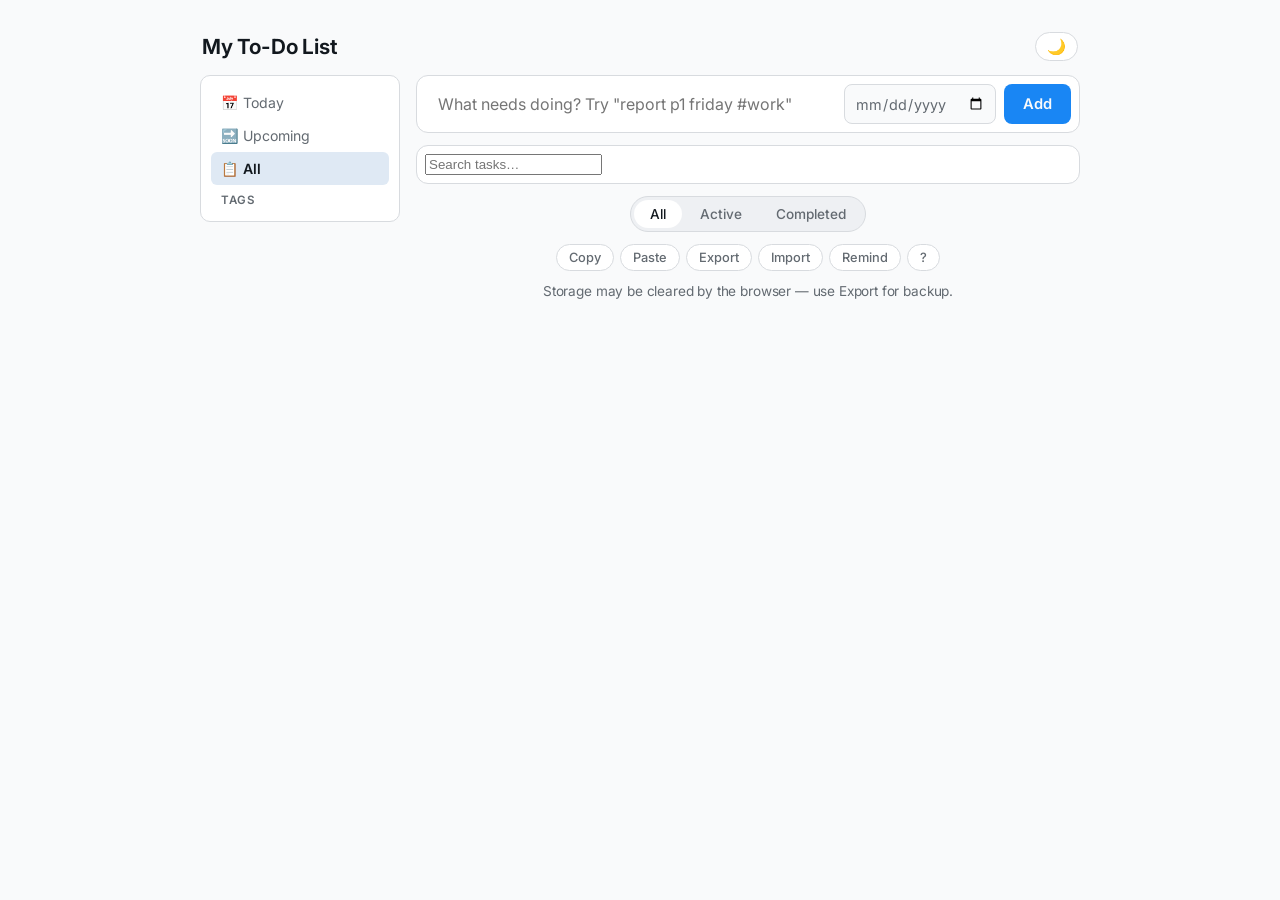
==== index.html @ d8451eaf "feat: todoist-inspired sidebar views, NLP input, priorities, search, grouped list" ====
<!DOCTYPE html>
<html lang="en">
<head>
  <meta charset="UTF-8">
  <meta name="viewport" content="width=device-width, initial-scale=1.0">
  <meta name="theme-color" content="#3b82f6">
  <title>My To-Do List</title>
  <link rel="manifest" href="./manifest.json">
  <link rel="icon" href="./icon.svg" type="image/svg+xml">
  <link rel="preconnect" href="https://fonts.googleapis.com">
  <link rel="preconnect" href="https://fonts.gstatic.com" crossorigin>
  <link rel="stylesheet" href="https://fonts.googleapis.com/css2?family=Inter:wght@400;500;600;700&display=swap">
  <style>
    /* --- tweakcn theme tokens (Inter, radius 10px) --- */
    :root {
      --background: oklch(0.9846 0.0017 247.8389);
      --foreground: oklch(0.2057 0.0151 248.5628);
      --card: oklch(1.0000 0 0);
      --card-foreground: oklch(0.2057 0.0151 248.5628);
      --primary: oklch(0.6225 0.1882 254.0875);
      --primary-foreground: oklch(0.9846 0.0017 247.8389);
      --secondary: oklch(0.9545 0.0046 258.3249);
      --secondary-foreground: oklch(0.2648 0.0165 248.4511);
      --muted: oklch(0.9545 0.0046 258.3249);
      --muted-foreground: oklch(0.5207 0.0140 248.0971);
      --accent: oklch(0.9297 0.0184 250.5952);
      --accent-foreground: oklch(0.2236 0.0164 252.4812);
      --destructive: oklch(0.6203 0.2206 25.6388);
      --border: oklch(0.8903 0.0064 255.4784);
      --input: oklch(0.8903 0.0064 255.4784);
      --ring: oklch(0.6225 0.1882 254.0875);
      --chart-1: oklch(0.6225 0.1882 254.0875);
      --chart-2: oklch(0.6612 0.1204 171.9631);
      --chart-3: oklch(0.6920 0.1516 68.2309);
      --chart-4: oklch(0.6408 0.1898 22.1208);
      --radius: 0.625rem;
      --shadow-xs: 0px 4px 10px 0px hsl(0, 0, 0 / 0.05);
      --shadow-sm: 0px 4px 10px 0px hsl(0, 0, 0 / 0.10), 0px 1px 2px -1px hsl(0, 0, 0 / 0.10);
    }

    body.dark {
      --background: oklch(0.1757 0.0122 254.1481);
      --foreground: oklch(0.9409 0.0059 239.8225);
      --card: oklch(0.2154 0.0141 253.1323);
      --card-foreground: oklch(0.9409 0.0059 239.8225);
      --primary: oklch(0.6969 0.1630 252.9094);
      --primary-foreground: oklch(0.1757 0.0122 254.1481);
      --secondary: oklch(0.2653 0.0142 248.3607);
      --secondary-foreground: oklch(0.9409 0.0059 239.8225);
      --muted: oklch(0.2653 0.0142 248.3607);
      --muted-foreground: oklch(0.6998 0.0123 252.1295);
      --accent: oklch(0.3050 0.0220 251.2541);
      --accent-foreground: oklch(0.9654 0.0042 236.4970);
      --destructive: oklch(0.6791 0.1899 25.3623);
      --border: oklch(0.3147 0.0128 252.9992);
      --input: oklch(0.3147 0.0128 252.9992);
      --ring: oklch(0.6969 0.1630 252.9094);
      --chart-1: oklch(0.6969 0.1630 252.9094);
      --chart-2: oklch(0.7208 0.1204 171.9037);
      --chart-3: oklch(0.7610 0.1501 71.2299);
      --chart-4: oklch(0.7105 0.1799 22.0201);
      --shadow-xs: 0px 10px 20px 0px hsl(0, 0, 0 / 0.25);
      --shadow-sm: 0px 10px 20px 0px hsl(0, 0, 0 / 0.50), 0px 1px 2px -1px hsl(0, 0, 0 / 0.50);
    }

    body.dark #task-list li.due-overdue { background: #450a0a; border-left-color: var(--chart-4); }
    body.dark #task-list li.due-today,
    body.dark #task-list li.due-tomorrow { background: #451a03; border-left-color: var(--chart-3); }
    body.dark #task-list li.due-soon { background: #172554; border-left-color: var(--chart-1); }
    body.dark #task-list li.due-later { background: #052e16; border-left-color: var(--chart-2); }
    body.dark .due-overdue .due-badge { background: #7f1d1d; color: #fecaca; }
    body.dark .due-today .due-badge,
    body.dark .due-tomorrow .due-badge { background: #78350f; color: #fde68a; }
    body.dark .due-soon .due-badge { background: #1e3a8a; color: #bfdbfe; }
    body.dark .due-later .due-badge { background: #14532d; color: #bbf7d0; }

    /* --- Base --- */
    * {
      box-sizing: border-box;
    }

    body {
      font-family: Inter, ui-sans-serif, system-ui, sans-serif;
      letter-spacing: -0.01em;
      background: var(--background);
      color: var(--foreground);
      margin: 0;
      padding: 32px 16px;
      min-height: 100vh;
    }

    .app {
      max-width: 880px;
      margin: 0 auto;
      container-type: inline-size; /* container queries adapt composer, not viewport */
    }

    .layout {
      display: flex;
      gap: 16px;
      align-items: flex-start;
    }

    /* Sidebar: view nav (Todoist-style left rail) */
    .sidebar {
      flex: 0 0 200px;
      position: sticky;
      top: 16px;
      background: var(--card);
      color: var(--card-foreground);
      border: 1px solid var(--border);
      border-radius: var(--radius);
      box-shadow: var(--shadow-xs);
      padding: 10px;
    }

    .sidebar button {
      display: flex;
      width: 100%;
      align-items: center;
      gap: 8px;
      padding: 8px 10px;
      font-family: inherit;
      font-size: 0.88rem;
      background: transparent;
      color: var(--muted-foreground);
      border: none;
      border-radius: calc(var(--radius) - 4px);
      cursor: pointer;
      text-align: left;
    }

    .sidebar button:hover {
      background: var(--accent);
      color: var(--foreground);
    }

    .sidebar button.active {
      background: var(--accent);
      color: var(--foreground);
      font-weight: 600;
    }

    .sidebar .count {
      margin-left: auto;
      font-size: 0.75rem;
      background: var(--muted);
      color: var(--muted-foreground);
      border-radius: 999px;
      padding: 0 7px;
    }

    .sidebar .side-label {
      margin: 8px 10px 4px;
      font-size: 0.72rem;
      font-weight: 600;
      text-transform: uppercase;
      letter-spacing: 0.06em;
      color: var(--muted-foreground);
    }

    .main {
      flex: 1;
      min-width: 0;
    }

    /* Priority flags (Todoist P1-P3): colored dot on each row */
    .prio {
      flex: none;
      width: 18px;
      height: 18px;
      border-radius: 999px;
      border: 1.5px solid var(--border);
      background: transparent;
      cursor: pointer;
      padding: 0;
    }

    .prio[data-prio="3"] { border-color: #ef4444; }
    .prio[data-prio="2"] { border-color: #f59e0b; }
    .prio[data-prio="1"] { border-color: #3b82f6; }
    .prio[data-prio="3"]::after { content: ""; display: block; width: 8px; height: 8px; margin: 3.5px; border-radius: 999px; background: #ef4444; }
    .prio[data-prio="2"]::after { content: ""; display: block; width: 8px; height: 8px; margin: 3.5px; border-radius: 999px; background: #f59e0b; }
    .prio[data-prio="1"]::after { content: ""; display: block; width: 8px; height: 8px; margin: 3.5px; border-radius: 999px; background: #3b82f6; }

    /* Group headers (Today / Upcoming / Later) */
    .group-head {
      margin: 14px 2px 8px;
      font-size: 0.8rem;
      font-weight: 650;
      color: var(--foreground);
    }

    @container (max-width: 640px) {
      .layout { flex-direction: column; }
      .sidebar { position: static; flex: none; width: 100%; }
    }

    /* Dim list while editing; highlight rows holding hovered tag */
    #task-list:has(.edit-input) { opacity: 0.85; }
    #task-list li:has(.tag-chip:hover) { border-color: var(--ring); }

    /* View Transitions: smooth morphs, honor reduced motion */
    ::view-transition-old(root),
    ::view-transition-new(root) { animation-duration: 0.18s; }
    @media (prefers-reduced-motion: reduce) {
      ::view-transition-old(root),
      ::view-transition-new(root) { animation: none; }
    }

    /* Toolbar: icon buttons under filters */
    .toolbar {
      display: flex;
      flex-wrap: wrap;
      gap: 6px;
      justify-content: center;
      margin-bottom: 12px;
    }

    .toolbar button {
      padding: 5px 12px;
      font-family: inherit;
      font-size: 0.8rem;
      font-weight: 500;
      background: var(--card);
      color: var(--muted-foreground);
      border: 1px solid var(--border);
      border-radius: 999px;
      cursor: pointer;
      box-shadow: var(--shadow-xs);
    }

    .toolbar button:hover {
      color: var(--foreground);
      background: var(--accent);
    }

    .toolbar button[aria-pressed="true"] {
      background: var(--primary);
      color: var(--primary-foreground);
      border-color: transparent;
    }

    /* Narrow container: stack composer vertically */
    @container (max-width: 420px) {
      .input-row { flex-direction: column; }
      #add-btn { width: 100%; }
      .toolbar { justify-content: stretch; }
      .toolbar button { flex: 1 1 auto; }
    }

    /* Help popover (native top-layer) */
    #help-popover {
      max-width: 320px;
      padding: 16px 18px;
      font: inherit;
      font-size: 0.9rem;
      color: var(--foreground);
      background: var(--card);
      border: 1px solid var(--border);
      border-radius: var(--radius);
      box-shadow: var(--shadow-sm);
    }

    #help-popover::backdrop {
      background: rgba(0, 0, 0, 0.25);
    }

    #help-popover kbd {
      padding: 1px 6px;
      font-family: ui-monospace, monospace;
      font-size: 0.8rem;
      background: var(--muted);
      border: 1px solid var(--border);
      border-radius: 4px;
    }

    /* Print: list only, black on white */
    @media print {
      body { background: #fff; padding: 0; }
      .input-row, .filters, .toolbar, .tag-bar, #theme-btn,
      .edit-btn, .delete-btn, .drag-handle, #help-popover { display: none; }
      .app { max-width: 100%; }
      #task-list li {
        box-shadow: none;
        border: 1px solid #999;
        break-inside: avoid;
      }
      .counter { color: #000; }
    }

    /* --- Header --- */
    .header {
      display: flex;
      align-items: center;
      justify-content: space-between;
      margin: 0 2px 14px;
    }

    .header h1 {
      margin: 0;
      font-size: 1.3rem;
      font-weight: 650;
      letter-spacing: -0.01em;
    }

    #theme-btn {
      background: var(--card);
      color: var(--foreground);
      border: 1px solid var(--border);
      border-radius: 999px;
      font-size: 0.95rem;
      cursor: pointer;
      padding: 6px 11px;
      line-height: 1;
      box-shadow: var(--shadow-xs);
    }

    #theme-btn:hover {
      background: var(--accent);
    }

    /* --- Composer card --- */
    .input-row {
      display: flex;
      flex-wrap: wrap;
      gap: 8px;
      background: var(--card);
      color: var(--card-foreground);
      border: 1px solid var(--border);
      border-radius: calc(var(--radius) + 2px);
      padding: 8px;
      margin-bottom: 12px;
      box-shadow: var(--shadow-sm);
    }

    #task-input {
      flex: 1 1 160px;
      min-width: 0;
      padding: 9px 12px;
      font: inherit;
      color: inherit;
      background: transparent;
      border: 1px solid transparent;
      border-radius: calc(var(--radius) - 2px);
    }

    #task-input:focus {
      outline: none;
      border-color: var(--ring);
      background: var(--background);
    }

    #due-input {
      padding: 9px 10px;
      font: inherit;
      font-size: 0.9rem;
      color: var(--muted-foreground);
      background: var(--background);
      border: 1px solid var(--input);
      border-radius: calc(var(--radius) - 2px);
    }

    #add-btn {
      padding: 9px 18px;
      font: inherit;
      font-size: 0.92rem;
      font-weight: 600;
      background: var(--primary);
      color: var(--primary-foreground);
      border: 1px solid transparent;
      border-radius: calc(var(--radius) - 2px);
      cursor: pointer;
    }

    #add-btn:hover {
      filter: brightness(0.95);
    }

    /* --- Filter tabs (segmented) --- */
    .filters {
      display: flex;
      gap: 2px;
      width: fit-content;
      margin: 0 auto 12px;
      padding: 3px;
      background: var(--muted);
      border: 1px solid var(--border);
      border-radius: 999px;
    }

    .filters button {
      padding: 6px 16px;
      font-family: inherit;
      font-size: 0.85rem;
      font-weight: 500;
      border: none;
      border-radius: 999px;
      background: transparent;
      color: var(--muted-foreground);
      cursor: pointer;
    }

    .filters button.active {
      background: var(--card);
      color: var(--foreground);
      box-shadow: var(--shadow-xs);
    }

    /* --- Tag filter bar --- */
    .tag-bar {
      display: none;
      justify-content: center;
      margin-bottom: 12px;
    }

    .tag-bar.visible {
      display: flex;
    }

    .tag-bar button {
      padding: 4px 12px;
      font-size: 0.85rem;
      border: none;
      border-radius: 999px;
      background: var(--primary);
      color: var(--primary-foreground);
      cursor: pointer;
    }

    /* --- Task rows --- */
    #task-list {
      list-style: none;
      margin: 0;
      padding: 0;
    }

    #task-list li {
      display: flex;
      align-items: center;
      gap: 10px;
      padding: 10px 12px;
      margin-bottom: 8px;
      background: var(--card);
      color: var(--card-foreground);
      border: 1px solid var(--border);
      border-left: 3px solid var(--border);
      border-radius: var(--radius);
      box-shadow: var(--shadow-xs);
      animation: slide-in 0.25s ease-out;
      transition: transform 0.15s ease, background 0.15s ease;
    }

    #task-list li:hover {
      transform: translateY(-1px);
    }

    /* Urgency: solid stripe + matching tint (explicit tints; color-mix shifts hue at low %) */
    #task-list li.due-overdue { border-left-color: var(--chart-4); background: #fef2f2; }
    #task-list li.due-today { border-left-color: var(--chart-3); background: #fffbeb; }
    #task-list li.due-tomorrow { border-left-color: var(--chart-3); background: #fffbeb; }
    #task-list li.due-soon { border-left-color: var(--chart-1); background: #eff6ff; }
    #task-list li.due-later { border-left-color: var(--chart-2); background: #ecfdf5; }
    #task-list li.due-none { border-left-color: var(--border); }

    #task-list li.completed {
      opacity: 0.7;
    }

    @keyframes slide-in {
      from { opacity: 0; transform: translateY(-6px); }
      to { opacity: 1; transform: translateY(0); }
    }

    .due-badge {
      font-size: 0.75rem;
      font-weight: 600;
      padding: 2px 8px;
      border-radius: 999px;
      white-space: nowrap;
      background: var(--secondary);
      color: var(--secondary-foreground);
    }

    .due-overdue .due-badge { background: #fee2e2; color: #b91c1c; }
    .due-today .due-badge { background: #fef3c7; color: #92400e; }
    .due-tomorrow .due-badge { background: #fef3c7; color: #92400e; }
    .due-soon .due-badge { background: #dbeafe; color: #1d4ed8; }
    .due-later .due-badge { background: #d1fae5; color: #065f46; }

    @media (prefers-reduced-motion: reduce) {
      #task-list li { animation: none; transition: none; }
    }

    /* Round checkbox */
    #task-list input[type="checkbox"] {
      appearance: none;
      flex: none;
      width: 18px;
      height: 18px;
      margin: 0;
      border: 1.5px solid var(--border);
      border-radius: 999px;
      background: transparent;
      cursor: pointer;
      display: grid;
      place-content: center;
    }

    #task-list input[type="checkbox"]:checked {
      background: var(--primary);
      border-color: var(--primary);
    }

    #task-list input[type="checkbox"]:checked::after {
      content: "✓";
      color: var(--primary-foreground);
      font-size: 11px;
      line-height: 1;
    }

    .task-text {
      flex: 1;
      min-width: 0;
      cursor: pointer;
    }

    #task-list li.completed .task-text {
      text-decoration: line-through;
      color: var(--muted-foreground);
    }

    .tag-chip {
      display: inline-block;
      font-size: 0.78rem;
      font-weight: 600;
      padding: 1px 8px;
      margin: 0 2px;
      border: none;
      border-radius: 999px;
      background: var(--secondary);
      color: var(--secondary-foreground);
      cursor: pointer;
      font-family: inherit;
    }

    .edit-input {
      flex: 1;
      min-width: 0;
      padding: 6px 10px;
      font: inherit;
      color: inherit;
      background: var(--background);
      border: 1px solid var(--ring);
      border-radius: calc(var(--radius) - 4px);
    }

    .drag-handle {
      cursor: grab;
      color: var(--muted-foreground);
      padding: 4px 2px;
      user-select: none;
      touch-action: none;
    }

    #task-list li.drag-over {
      outline: 2px dashed var(--ring);
      outline-offset: -2px;
    }

    .edit-btn,
    .delete-btn {
      background: transparent;
      border: none;
      border-radius: calc(var(--radius) - 4px);
      cursor: pointer;
      color: var(--muted-foreground);
      padding: 4px 8px;
      font-size: 1rem;
    }

    .edit-btn:hover {
      color: var(--primary);
      background: var(--accent);
    }

    .delete-btn:hover {
      color: var(--destructive);
      background: var(--accent);
    }

    .empty-message {
      text-align: center;
      color: var(--muted-foreground);
      background: var(--card);
      border: 1px dashed var(--border);
      border-radius: var(--radius);
      padding: 20px 12px;
    }

    .counter {
      margin: 12px 0 0;
      font-size: 0.85rem;
      color: var(--muted-foreground);
      text-align: center;
    }

    :focus-visible {
      outline: 2px solid var(--ring);
      outline-offset: 2px;
    }
  </style>
</head>
<body>
  <div class="app">
    <div class="header">
      <h1>My To-Do List</h1>
      <button id="theme-btn" aria-label="Toggle dark mode">🌙</button>
    </div>

    <div class="layout">
      <nav class="sidebar" aria-label="Views">
        <button data-view="today">📅 Today <span class="count" id="count-today"></span></button>
        <button data-view="upcoming">🔜 Upcoming <span class="count" id="count-upcoming"></span></button>
        <button data-view="all" class="active">📋 All <span class="count" id="count-all"></span></button>
        <div class="side-label">Tags</div>
        <div id="side-tags"></div>
      </nav>
      <div class="main">
        <div class="input-row">
          <input id="task-input" type="text" placeholder="What needs doing? Try &quot;report p1 friday #work&quot;" autocomplete="off" aria-label="New task">
          <input id="due-input" type="date" aria-label="Due date (optional)">
          <button id="add-btn">Add</button>
        </div>
        <div class="input-row search-row">
          <input id="search-input" type="search" placeholder="Search tasks…" autocomplete="off" aria-label="Search tasks">
        </div>
        <div class="filters">
          <button data-filter="all" class="active" aria-pressed="true">All</button>
          <button data-filter="active" aria-pressed="false">Active</button>
          <button data-filter="completed" aria-pressed="false">Completed</button>
        </div>
        <div class="tag-bar" id="tag-bar">
          <button id="tag-clear"></button>
        </div>
        <div class="toolbar">
          <button id="copy-btn" title="Copy tasks as text">Copy</button>
          <button id="paste-btn" title="Paste tasks from clipboard">Paste</button>
          <button id="share-btn" title="Share via OS sheet">Share</button>
          <button id="export-btn" title="Download tasks as JSON">Export</button>
          <button id="import-btn" title="Import tasks from JSON">Import</button>
          <button id="notify-btn" aria-pressed="false" title="Due-date reminders">Remind</button>
          <button id="help-btn" title="Keyboard shortcuts (?)">?</button>
        </div>
        <input type="file" id="import-file" accept=".json,application/json" hidden>
        <div id="help-popover" popover>
          <strong>Shortcuts</strong>
          <p><kbd>/</kbd> new task · <kbd>j</kbd>/<kbd>k</kbd> move between rows<br><kbd>Alt</kbd>+<kbd>↑</kbd>/<kbd>↓</kbd> reorder · <kbd>Enter</kbd> save · <kbd>Esc</kbd> cancel</p>
        </div>
        <ul id="task-list"></ul>
        <p class="counter" id="counter" aria-live="polite"></p>
      </div>
    </div>
  </div>

  <script>
    // --- Our data: a plain array of { text, done, due, prio } objects ---
    // due is a "YYYY-MM-DD" string or "" when no date was picked.
    // prio is 0 (none) or 1/2/3 (Todoist-style P3..P1, 3 = highest).
    let tasks = [];
    let filter = 'all'; // all | active | completed
    let view = 'all'; // all | today | upcoming (sidebar views)
    let search = ''; // free-text query (lowercased)
    let activeTag = ''; // '' = no tag filter
    let dragIndex = -1; // index in tasks[] of dragged row
    // --- Grab the elements we need ---
    const input = document.getElementById('task-input');
    const dueInput = document.getElementById('due-input');
    const searchInput = document.getElementById('search-input');
    const addBtn = document.getElementById('add-btn');
    const list = document.getElementById('task-list');
    const counter = document.getElementById('counter');
    const themeBtn = document.getElementById('theme-btn');
    const tagBar = document.getElementById('tag-bar');
    const tagClear = document.getElementById('tag-clear');
    // PWA: register service worker when served over http(s), skip on file://.
    if ('serviceWorker' in navigator && /^https?:/.test(location.protocol)) {
      navigator.serviceWorker.register('./sw.js').catch(function () { /* offline optional */ });
    }
    // --- Load saved tasks when the page opens ---
    loadTasks();
    render();
    requestPersist();
    updateBadge();

    // Best-effort: ask browser to persist storage (may return false).
    function requestPersist() {
      try {
        if (navigator.storage && navigator.storage.persist) {
          navigator.storage.persist().then(function (ok) {
            if (!ok) note('Storage may be cleared by the browser — use Export for backup.');
          });
        }
      } catch (e) { /* best-effort only */ }
    }

    // Transient note in counter line (restored on next render).
    function note(text) { counter.textContent = text; }

    // Render with View Transitions when available, plain otherwise.
    // afterRender runs after the DOM is rebuilt (inside the VT callback).
    function renderView(afterRender) {
      const update = function () {
        render();
        if (afterRender) afterRender();
      };
      if (document.startViewTransition &&
          !window.matchMedia('(prefers-reduced-motion: reduce)').matches) {
        document.startViewTransition(update);
      } else {
        update();
      }
    }

    function focusRow(index) {
      const row = list.querySelector('li[data-index="' + index + '"]');
      const btn = row && row.querySelector('.edit-btn');
      if (btn) btn.focus();
    }

     // --- Theme: stored choice wins, else OS preference ---
     initTheme();
    themeBtn.addEventListener('click', function () {
      const dark = !document.body.classList.contains('dark');
      applyTheme(dark, true);
    });

    function initTheme() {
      const saved = localStorage.getItem('todo-theme');
      const dark = saved ? saved === 'dark'
        : window.matchMedia('(prefers-color-scheme: dark)').matches;
      applyTheme(dark, false);
    }

    function applyTheme(dark, save) {
      document.body.classList.toggle('dark', dark);
      themeBtn.textContent = dark ? '☀️' : '🌙';
      if (save) localStorage.setItem('todo-theme', dark ? 'dark' : 'light');
    }

    // --- Tags: #word in text becomes a clickable chip ---
    function taskTags(text) {
      const tags = text.match(/#[\p{L}\p{N}_-]+/gu);
      return tags ? tags.map(function (t) { return t.toLowerCase(); }) : [];
    }

    function renderTextWithTags(span, text) {
      span.textContent = '';
      const parts = text.split(/(#[\p{L}\p{N}_-]+)/gu);
      parts.forEach(function (part) {
        if (/^#[\p{L}\p{N}_-]+$/u.test(part)) {
          const chip = document.createElement('button');
          chip.type = 'button';
          chip.className = 'tag-chip';
          chip.textContent = part.toLowerCase();
          chip.dataset.tag = part.toLowerCase();
          span.append(chip);
        } else if (part) {
          span.append(document.createTextNode(part));
        }
      });
    }

    tagClear.addEventListener('click', function () {
      activeTag = '';
      renderView();
    });

    // --- Toolbar: clipboard, share, export/import, reminders, help ---
    const copyBtn = document.getElementById('copy-btn');
    const pasteBtn = document.getElementById('paste-btn');
    const shareBtn = document.getElementById('share-btn');
    const exportBtn = document.getElementById('export-btn');
    const importBtn = document.getElementById('import-btn');
    const importFile = document.getElementById('import-file');
    const notifyBtn = document.getElementById('notify-btn');
    const helpBtn = document.getElementById('help-btn');
    const helpPopover = document.getElementById('help-popover');

    function tasksAsText() {
      return tasks.map(function (t) {
        return (t.done ? '[x] ' : '[ ] ') + t.text + (t.due ? ' (' + t.due + ')' : '');
      }).join('\n');
    }

    // Copy visible list as text; fallback prompt when clipboard blocked.
    copyBtn.addEventListener('click', function () {
      const text = tasksAsText();
      if (!text) { note('Nothing to copy yet.'); return; }
      if (navigator.clipboard && navigator.clipboard.writeText) {
        navigator.clipboard.writeText(text).then(
          function () { note('Copied ' + tasks.length + ' tasks.'); },
          function () { window.prompt('Copy tasks:', text); });
      } else {
        window.prompt('Copy tasks:', text);
      }
    });

    // Paste: one task per line ("[x] text (YYYY-MM-DD)" understood).
    pasteBtn.addEventListener('click', function () {
      if (!(navigator.clipboard && navigator.clipboard.readText)) {
        note('Clipboard read unavailable — type tasks or use Import.');
        return;
      }
      navigator.clipboard.readText().then(function (text) {
        importLines(text.split(/\r?\n/));
      }, function () {
        note('Clipboard blocked — allow access or use Import.');
      });
    });

    function importLines(lines) {
      let added = 0;
      lines.forEach(function (line) {
        const text = line.trim().replace(/^\[[ xX]\]\s*/, '');
        if (!text) return;
        const m = text.match(/\(?(\d{4}-\d{2}-\d{2})\)?\s*$/);
        let due = '';
        let body = text;
        if (m && isValidDue(m[1])) { due = m[1]; body = text.slice(0, m.index).trim(); }
        if (!body) return;
        tasks.push({ text: body, done: /^\[x\]/i.test(line.trim()), due: due });
        added++;
      });
      if (added) { saveTasks(); renderView(); note('Added ' + added + ' tasks.'); }
      else note('No tasks found in pasted text.');
      updateBadge();
    }

    // Share via OS sheet; hide button where unsupported.
    if (!navigator.share) shareBtn.hidden = true;
    shareBtn.addEventListener('click', function () {
      const text = tasksAsText();
      if (!text) { note('Nothing to share yet.'); return; }
      navigator.share({ title: 'My To-Do List', text: text }).catch(function () { /* dismissed */ });
    });

    // Export JSON download; import validates shape like loadTasks.
    exportBtn.addEventListener('click', function () {
      const blob = new Blob([JSON.stringify(tasks, null, 2)], { type: 'application/json' });
      const a = document.createElement('a');
      a.href = URL.createObjectURL(blob);
      a.download = 'todo-tasks.json';
      a.click();
      setTimeout(function () { URL.revokeObjectURL(a.href); }, 1000);
    });

    importBtn.addEventListener('click', function () { importFile.click(); });
    importFile.addEventListener('change', function () {
      const f = importFile.files[0];
      if (!f) return;
      const reader = new FileReader();
      reader.onload = function () {
        try {
          const parsed = JSON.parse(reader.result);
          if (!Array.isArray(parsed) || !parsed.every(validTask)) throw new Error('bad shape');
          tasks = parsed.map(function (t) { return { text: t.text, done: t.done, due: t.due || '' }; });
          saveTasks(); renderView(); note('Imported ' + tasks.length + ' tasks.');
        } catch (e) {
          note('Import failed — not a todo-tasks JSON file.');
        }
        importFile.value = '';
        updateBadge();
      };
      reader.readAsText(f);
    });

    // Reminders: foreground-only Notification on load when enabled.
    if (!('Notification' in window)) notifyBtn.hidden = true;
    else if (Notification.permission === 'granted' && localStorage.getItem('todo-remind') === 'on') {
      notifyBtn.setAttribute('aria-pressed', 'true');
      notifyBtn.textContent = 'Remind on';
      fireReminder();
    }
    notifyBtn.addEventListener('click', function () {
      if (Notification.permission === 'granted') {
        toggleRemind(localStorage.getItem('todo-remind') !== 'on');
      } else if (Notification.permission === 'denied') {
        note('Notifications blocked — enable in browser settings.');
      } else {
        Notification.requestPermission().then(function (p) {
          if (p === 'granted') { toggleRemind(true); fireReminder(); }
          else note('Reminders need notification permission.');
        });
      }
    });

    function toggleRemind(on) {
      localStorage.setItem('todo-remind', on ? 'on' : 'off');
      notifyBtn.setAttribute('aria-pressed', on ? 'true' : 'false');
      notifyBtn.textContent = on ? 'Remind on' : 'Remind';
      if (on) note('Reminders on — overdue/today ping on open.');
    }

    function dueSoonTasks() {
      return tasks.filter(function (t) {
        return !t.done && (dueStatus(t) === 'overdue' || dueStatus(t) === 'today');
      });
    }

    function fireReminder() {
      try {
        const due = dueSoonTasks();
        if (due.length) new Notification(due.length + ' tasks due', { body: due.slice(0, 3).map(function (t) { return t.text; }).join('\n') });
      } catch (e) { /* notifications best-effort */ }
    }

    // Help popover + global shortcuts (/ focus, ? help, j/k row nav).
    document.addEventListener('keydown', function (event) {
      const typing = /^(INPUT|TEXTAREA)$/.test(document.activeElement.tagName) ||
        document.activeElement.isContentEditable;
      if (event.key === '/' && !typing) { event.preventDefault(); input.focus(); }
      else if (event.key === '?' && !typing) { helpPopover.togglePopover(); }
      else if ((event.key === 'j' || event.key === 'k') && !typing && !event.altKey && !event.ctrlKey && !event.metaKey) {
        const rows = Array.prototype.slice.call(list.querySelectorAll('li[data-index]'));
        if (!rows.length) return;
        const item = document.activeElement.closest ? document.activeElement.closest('li[data-index]') : null;
        let at = rows.indexOf(item);
        at = event.key === 'j' ? Math.min(rows.length - 1, at + 1) : Math.max(0, at - 1);
        const btn = rows[at].querySelector('.edit-btn');
        if (btn) { event.preventDefault(); btn.focus(); }
      }
    });
    // --- Add a task (shared by the button and the Enter key) ---
    // Natural input: "report p1 friday #work" sets prio + due inline.
    function addTask() {
      const raw = input.value.trim(); // trim() ignores "   "-only input
      if (raw === '') return;         // do nothing on empty input

      const parsed = parseNatural(raw, dueInput.value);
      tasks.push({ text: parsed.text, done: false, due: parsed.due, prio: parsed.prio });
      input.value = '';  // clear the box for the next task
      dueInput.value = ''; // clear the date too
      input.focus();     // keep the cursor ready for fast typing
      saveTasks();
      renderView();
    }

    // Tiny NLP: p1/p2/p3 priority + today/tomorrow/weekday/date words.
    function parseNatural(raw, pickedDue) {
      let text = raw;
      let prio = 0;
      const pm = text.match(/(?:^|\s)p([123])(?=\s|$)/i);
      if (pm) { prio = Number(pm[1]); text = text.replace(pm[0], ' '); }
      let due = pickedDue || '';
      if (!pickedDue) {
        const hit = parseDueWord(text.toLowerCase());
        if (hit) { due = hit.due; text = text.slice(0, hit.index) + ' ' + text.slice(hit.index + hit.length); }
      }
      text = text.replace(/\s+/g, ' ').trim();
      return { text: text, due: due, prio: prio };
    }

    function parseDueWord(lower) {
      const today = new Date();
      const iso = function (d) { return dayString(d); };
      const words = {
        today: 0, tonight: 0, tomorrow: 1, tmw: 1, tmorrow: 1,
        monday: 1, tuesday: 2, wednesday: 3, thursday: 4,
        friday: 5, saturday: 6, sunday: 0,
        mon: 1, tue: 2, tues: 2, wed: 3, thu: 4, thur: 4, thurs: 4,
        fri: 5, sat: 6, sun: 0
      };
      const names = Object.keys(words).sort(function (a, b) { return b.length - a.length; });
      for (const w of names) {
        const m = lower.match(new RegExp('(?:^|\\s)(' + w + ')(?=\\s|$)'));
        if (!m) continue;
        const d = new Date(today);
        if (w === 'today' || w === 'tonight' || w === 'tomorrow' || w === 'tmw' || w === 'tmorrow') {
          d.setDate(d.getDate() + (words[w] === 1 ? 1 : 0));
        } else {
          let delta = (words[w] - d.getDay() + 7) % 7;
          if (delta === 0) delta = 7; // next week, not today
          d.setDate(d.getDate() + delta);
        }
        return { due: iso(d), index: m.index + (m[0].startsWith(' ') ? 1 : 0), length: m[1].length };
      }
      // Explicit 2026-10-05 or 05/10 stays valid via isValidDue later.
      const dm = lower.match(/(?:^|\s)(\d{4}-\d{2}-\d{2})(?=\s|$)/);
      if (dm) return { due: dm[1], index: dm.index + (dm[0].startsWith(' ') ? 1 : 0), length: dm[1].length };
      return null;
    }

    // Sidebar views + tag cloud + live search.
    document.querySelector('.sidebar').addEventListener('click', function (event) {
      const viewBtn = event.target.closest('[data-view]');
      if (viewBtn) {
        view = viewBtn.dataset.view;
        activeTag = '';
        document.querySelectorAll('.sidebar [data-view]').forEach(function (b) {
          b.classList.toggle('active', b === viewBtn);
        });
        renderView();
        return;
      }
      const tagBtn = event.target.closest('[data-sidetag]');
      if (tagBtn) {
        activeTag = activeTag === tagBtn.dataset.sidetag ? '' : tagBtn.dataset.sidetag;
        renderView();
      }
    });

    searchInput.addEventListener('input', function () {
      search = searchInput.value.trim().toLowerCase();
      renderView();
    });

    addBtn.addEventListener('click', addTask);

    input.addEventListener('keydown', function (event) {
      if (event.key === 'Enter') addTask();
    });

    // --- Filter buttons ---
    document.querySelector('.filters').addEventListener('click', function (event) {
      const btn = event.target.closest('button');
      if (!btn) return;
      filter = btn.dataset.filter;
      document.querySelectorAll('.filters button').forEach(function (b) {
        b.classList.toggle('active', b === btn);
        b.setAttribute('aria-pressed', b === btn ? 'true' : 'false');
      });
      renderView();
    });

    // --- Edit: ✎ swaps text for input; Enter/blur saves, Escape cancels ---
    function startEdit(item, index) {
      const task = tasks[index];
      const span = item.querySelector('.task-text');
      const edit = document.createElement('input');
      edit.className = 'edit-input';
      edit.value = task.text;
      edit.setAttribute('aria-label', 'Edit task');
      span.replaceWith(edit);
      edit.focus();
      edit.setSelectionRange(edit.value.length, edit.value.length);
      let saved = false;
      const commit = function (save) {
        if (saved) return;
        saved = true;
        if (save) {
          const text = edit.value.trim();
          if (text !== '') task.text = text; // empty edit = keep old text
          saveTasks();
        }
        renderView();
        if (!save) input.focus();
      };
      edit.addEventListener('keydown', function (e) {
        if (e.key === 'Enter') commit(true);
        else if (e.key === 'Escape') commit(false);
        e.stopPropagation(); // don't toggle complete while editing
      });
      edit.addEventListener('blur', function () { commit(true); });
      edit.addEventListener('click', function (e) { e.stopPropagation(); });
    }

    // --- Toggle complete when the task text is clicked ---
    // --- Delete when the ✕ button is clicked ---
    // One listener on the <ul> handles every item (even future ones).
    list.addEventListener('click', function (event) {
      if (event.target.classList.contains('edit-input')) return;
      const chip = event.target.closest('.tag-chip');
      if (chip) {
        activeTag = activeTag === chip.dataset.tag ? '' : chip.dataset.tag;
        renderView();
        return;
      }
      const prioBtn = event.target.closest('.prio');
      if (prioBtn) {
        const pItem = prioBtn.closest('li');
        if (!pItem || !('index' in pItem.dataset)) return;
        const pIndex = Number(pItem.dataset.index);
        if (!Number.isInteger(pIndex) || pIndex < 0 || pIndex >= tasks.length) return;
        tasks[pIndex].prio = ((tasks[pIndex].prio || 0) + 1) % 4; // 0→1→2→3→0
        saveTasks();
        renderView();
        return;
      }
      const editBtn = event.target.closest('.edit-btn');

      if (event.target.classList.contains('delete-btn')) {
        tasks.splice(index, 1);          // remove 1 item at that position
      } else if (editBtn) {
        startEdit(item, index);
        return; // no re-render; startEdit handles it
      } else if (event.target.closest('.task-text') ||
                 event.target.type === 'checkbox') {
        tasks[index].done = !tasks[index].done; // flip true/false
      } else {
        return; // badge / empty space: no action
      }
      saveTasks();
      renderView();
    });

    // --- Drag reorder: HTML5 DnD + keyboard (Alt+Arrow) ---
    list.addEventListener('dragstart', function (event) {
      const item = event.target.closest('li');
      if (!item || item.classList.contains('empty-message')) return;
      dragIndex = Number(item.dataset.index);
      event.dataTransfer.effectAllowed = 'move';
    });

    list.addEventListener('dragover', function (event) {
      const item = event.target.closest('li');
      if (!item || dragIndex < 0) return;
      event.preventDefault(); // allow drop
      document.querySelectorAll('#task-list li.drag-over').forEach(function (el) {
        el.classList.remove('drag-over');
      });
      item.classList.add('drag-over');
    });

    list.addEventListener('drop', function (event) {
      const item = event.target.closest('li');
      if (!item || dragIndex < 0) return;
      event.preventDefault();
      const to = Number(item.dataset.index);
      moveTask(dragIndex, to);
      dragIndex = -1;
    });

    list.addEventListener('dragend', function () {
      dragIndex = -1;
      document.querySelectorAll('#task-list li.drag-over').forEach(function (el) {
        el.classList.remove('drag-over');
      });
    });

    // Keyboard reorder: focus row (Tab to ✎/✕), Alt+ArrowUp/Down moves it.
    list.addEventListener('keydown', function (event) {
      if (!event.altKey || (event.key !== 'ArrowUp' && event.key !== 'ArrowDown')) return;
      const item = event.target.closest('li');
      if (!item || !('index' in item.dataset)) return;
      event.preventDefault();
      const index = Number(item.dataset.index);
      if (!Number.isInteger(index) || index < 0 || index >= tasks.length) return;
      moveTask(index, event.key === 'ArrowUp' ? index - 1 : index + 1,
        function (to) { focusRow(to); });
    });

    // Touch reorder: long-press handle (~400ms) then drag vertically.
    let touchDrag = -1;
    let touchTimer = 0;
    let touchY = 0;
    list.addEventListener('pointerdown', function (event) {
      if (event.pointerType === 'mouse') return;
      const handle = event.target.closest('.drag-handle');
      if (!handle) return;
      const item = handle.closest('li');
      if (!item || !('index' in item.dataset)) return;
      const index = Number(item.dataset.index);
      touchY = event.clientY;
      clearTimeout(touchTimer);
      touchTimer = setTimeout(function () {
        touchDrag = index;
        item.classList.add('drag-over');
        if (navigator.vibrate) { try { navigator.vibrate(20); } catch (e) {} }
      }, 400);
    });
    list.addEventListener('pointermove', function (event) {
      if (touchDrag < 0 || event.pointerType === 'mouse') return;
      event.preventDefault();
      const el = document.elementFromPoint(event.clientX, event.clientY);
      const over = el && el.closest ? el.closest('li[data-index]') : null;
      document.querySelectorAll('#task-list li.drag-over').forEach(function (row) {
        row.classList.remove('drag-over');
      });
      if (over) over.classList.add('drag-over');
      touchY = event.clientY;
    });
    function endTouchDrag(commit) {
      clearTimeout(touchTimer);
      if (touchDrag < 0) return;
      const el = document.elementFromPoint(window.innerWidth / 2, Math.max(0, touchY));
      const over = el && el.closest ? el.closest('li[data-index]') : null;
      const from = touchDrag;
      touchDrag = -1;
      document.querySelectorAll('#task-list li.drag-over').forEach(function (row) {
        row.classList.remove('drag-over');
      });
      if (commit && over) moveTask(from, Number(over.dataset.index));
    }
    list.addEventListener('pointerup', function () { endTouchDrag(true); });
    list.addEventListener('pointercancel', function () { endTouchDrag(false); });

    // App badge: open-task count when installed (Chromium-only, best-effort).
    function updateBadge() {
      try {
        if (!('setAppBadge' in navigator)) return;
        const open = tasks.filter(function (t) { return !t.done; }).length;
        if (open > 0) navigator.setAppBadge(open);
        else if ('clearAppBadge' in navigator) navigator.clearAppBadge();
      } catch (e) { /* badges best-effort */ }
    }

    function moveTask(from, to, after) {
      if (typeof to === 'function') { after = to; to = from; }
      if (!Number.isInteger(from) || !Number.isInteger(to)) return;
      if (from < 0 || from >= tasks.length) return;
      to = Math.max(0, Math.min(tasks.length - 1, to));
      if (from === to) return;
      const moved = tasks.splice(from, 1)[0];
      tasks.splice(to, 0, moved);
      saveTasks();
      renderView(function () { if (after) after(to); });
      updateBadge();
    }
    function dayString(date) {
      return date.getFullYear() + '-' +
        String(date.getMonth() + 1).padStart(2, '0') + '-' +
        String(date.getDate()).padStart(2, '0');
    }

    // Returns one of: 'overdue' | 'today' | 'tomorrow' | 'soon' | 'later' | 'none'
    function isValidDue(due) {
      if (typeof due !== 'string' || !/^\d{4}-\d{2}-\d{2}$/.test(due)) return false;
      const y = Number(due.slice(0, 4));
      const m = Number(due.slice(5, 7));
      const d = Number(due.slice(8, 10));
      if (m < 1 || m > 12 || d < 1 || d > 31) return false;
      const dt = new Date(y, m - 1, d);
      return dt.getFullYear() === y && dt.getMonth() === m - 1 && dt.getDate() === d;
    }

    function dueStatus(task) {
      if (!isValidDue(task.due)) return 'none';
      const today = dayString(new Date());
      if (task.due < today) return 'overdue';
      if (task.due === today) return 'today';
      const tomorrow = new Date();
      tomorrow.setDate(tomorrow.getDate() + 1);
      if (task.due === dayString(tomorrow)) return 'tomorrow';
      const soon = new Date();
      soon.setDate(soon.getDate() + 3); // "soon" = next 3 days
      if (task.due <= dayString(soon)) return 'soon';
      return 'later';
    }

    function dueLabel(task) {
      if (!isValidDue(task.due)) return '';
      const status = dueStatus(task);
      // Show friendly words for near dates, short date otherwise.
      // "2026-09-30" -> "30 Sep" (slice avoids timezone-shifted Date parsing)
      const months = ['Jan', 'Feb', 'Mar', 'Apr', 'May', 'Jun',
                      'Jul', 'Aug', 'Sep', 'Oct', 'Nov', 'Dec'];
      const short = task.due.slice(8, 10).replace(/^0/, '') + ' ' +
                    months[Number(task.due.slice(5, 7)) - 1];
      if (status === 'overdue') return 'Overdue · ' + short;
      if (status === 'today') return 'Today';
      if (status === 'tomorrow') return 'Tomorrow';
      if (status === 'soon') {
        const weekdays = ['Sun', 'Mon', 'Tue', 'Wed', 'Thu', 'Fri', 'Sat'];
        const dt = new Date(Number(task.due.slice(0, 4)),
          Number(task.due.slice(5, 7)) - 1, Number(task.due.slice(8, 10)));
        return weekdays[dt.getDay()] + ' · ' + short;
      }
      return short;
    }

    // --- Draw the list from the tasks array ---
    function render() {
      list.innerHTML = ''; // wipe and rebuild (simple + fine at this size)

      // --- Counter: computed from state each time, never stored ---
      const left = tasks.filter(function (task) { return !task.done; }).length;
      counter.textContent = tasks.length === 0
        ? ''
        : left === 0
          ? 'All done! 🎉'
          : left + (left === 1 ? ' task' : ' tasks') + ' left';

      const todayStr = dayString(new Date());
      const visible = tasks
        .map(function (task, index) { return { task: task, index: index }; })
        .filter(function (entry) {
          if (filter === 'active' && entry.task.done) return false;
          if (filter === 'completed' && !entry.task.done) return false;
          if (view === 'today' && !(entry.task.due && entry.task.due <= todayStr)) return false;
          if (view === 'upcoming' && !(entry.task.due && entry.task.due > todayStr)) return false;
          if (activeTag && taskTags(entry.task.text).indexOf(activeTag) < 0) return false;
          if (search && entry.task.text.toLowerCase().indexOf(search) < 0) return false;
          return true;
        });
      tagBar.classList.toggle('visible', activeTag !== '');
      if (activeTag) tagClear.textContent = activeTag + ' ✕';

      // Sidebar counts + tag cloud.
      const open = tasks.filter(function (t) { return !t.done; });
      document.getElementById('count-all').textContent = open.length || '';
      document.getElementById('count-today').textContent =
        open.filter(function (t) { return t.due && t.due <= todayStr; }).length || '';
      document.getElementById('count-upcoming').textContent =
        open.filter(function (t) { return t.due && t.due > todayStr; }).length || '';
      const tagCounts = {};
      tasks.forEach(function (t) {
        taskTags(t.text).forEach(function (tag) { tagCounts[tag] = (tagCounts[tag] || 0) + 1; });
      });
      const sideTags = document.getElementById('side-tags');
      sideTags.innerHTML = '';
      Object.keys(tagCounts).sort().forEach(function (tag) {
        const b = document.createElement('button');
        b.dataset.sidetag = tag;
        b.textContent = tag + ' (' + tagCounts[tag] + ')';
        if (tag === activeTag) b.classList.add('active');
        sideTags.append(b);
      });

      // Grouped headers in All view: Overdue/Today/Upcoming/No date.
      const groups = (view === 'all' && !search && !activeTag)
        ? [['Overdue', function (t) { return dueStatus(t) === 'overdue'; }],
           ['Today', function (t) { return dueStatus(t) === 'today' || dueStatus(t) === 'tomorrow'; }],
           ['Upcoming', function (t) { return dueStatus(t) === 'soon' || dueStatus(t) === 'later'; }],
           ['No date', function (t) { return dueStatus(t) === 'none'; }]]
        : [[view === 'today' ? 'Due now' : view === 'upcoming' ? 'Upcoming' : 'Tasks',
            function () { return true; }]];

      groups.forEach(function (group) {
        const rows = visible.filter(function (entry) { return group[1](entry.task); });
        if (!rows.length) return;
        const head = document.createElement('li');
        head.className = 'group-head';
        head.textContent = group[0] + ' (' + rows.length + ')';
        head.setAttribute('aria-hidden', 'true');
        list.append(head);
        rows.forEach(function (entry) {
          list.append(buildRow(entry.task, entry.index));
        });
      });
    }

    function buildRow(task, index) {
        const item = document.createElement('li');
        if (task.done) item.classList.add('completed');
        item.classList.add('due-' + dueStatus(task)); // color stripe
        item.dataset.index = index; // remember position for clicks
        item.draggable = true;

        const handle = document.createElement('span');
        handle.className = 'drag-handle';
        handle.textContent = '⠿';
        handle.setAttribute('aria-hidden', 'true');

        const prio = document.createElement('button');
        prio.type = 'button';
        prio.className = 'prio';
        prio.dataset.prio = task.prio || 0;
        prio.title = 'Priority' + (task.prio ? ' P' + task.prio : ' (click to set)');
        prio.setAttribute('aria-label', 'Cycle priority for ' + task.text);

        const checkbox = document.createElement('input');
        checkbox.type = 'checkbox';
        checkbox.checked = task.done;
        checkbox.setAttribute('aria-label', 'Mark ' + task.text + (task.done ? ' active' : ' done'));

        const span = document.createElement('span');
        span.className = 'task-text';
        renderTextWithTags(span, task.text); // #tags become clickable chips

        item.append(handle, prio, checkbox, span);

        if (isValidDue(task.due)) {
          const badge = document.createElement('span');
          badge.className = 'due-badge';
          badge.textContent = dueLabel(task);
          badge.title = task.due; // full date on hover
          item.append(badge);
        }

        const editBtn = document.createElement('button');
        editBtn.className = 'edit-btn';
        editBtn.textContent = '✎';
        editBtn.setAttribute('aria-label', 'Edit ' + task.text);

        const delBtn = document.createElement('button');
        delBtn.className = 'delete-btn';
        delBtn.textContent = '✕';
        delBtn.setAttribute('aria-label', 'Delete ' + task.text);

        item.append(editBtn, delBtn);
        return item;
    }
    // --- Persistence: localStorage keeps data after refresh ---
    // localStorage only stores strings, so we convert with JSON.
    function saveTasks() {
      try {
        localStorage.setItem('todo-tasks', JSON.stringify(tasks));
      } catch (e) {
        counter.textContent = 'Could not save — storage full or blocked. Changes kept for this session.';
      }
      updateBadge();
    }

    function validTask(task) {
      return task && typeof task.text === 'string' &&
        typeof task.done === 'boolean' &&
        (typeof task.due === 'string' || typeof task.due === 'undefined') &&
        (typeof task.prio === 'undefined' || [0, 1, 2, 3].indexOf(task.prio) >= 0);
    }

    function loadTasks() {
      const saved = localStorage.getItem('todo-tasks');
      if (!saved) return;
      try {
        const parsed = JSON.parse(saved);
        if (!Array.isArray(parsed) || !parsed.every(validTask)) throw new Error('bad shape');
        tasks = parsed;
        // Migrate tasks saved before due dates / priorities existed.
        tasks.forEach(function (task) {
          if (!('due' in task)) task.due = '';
          if (!('prio' in task)) task.prio = 0;
        });
      } catch (e) {
        try { localStorage.setItem('todo-tasks-corrupt', saved); } catch (q) { /* keep going */ }
        tasks = []; // corrupted data? start fresh rather than crash
      }
    }
  </script>
</body>
</html>
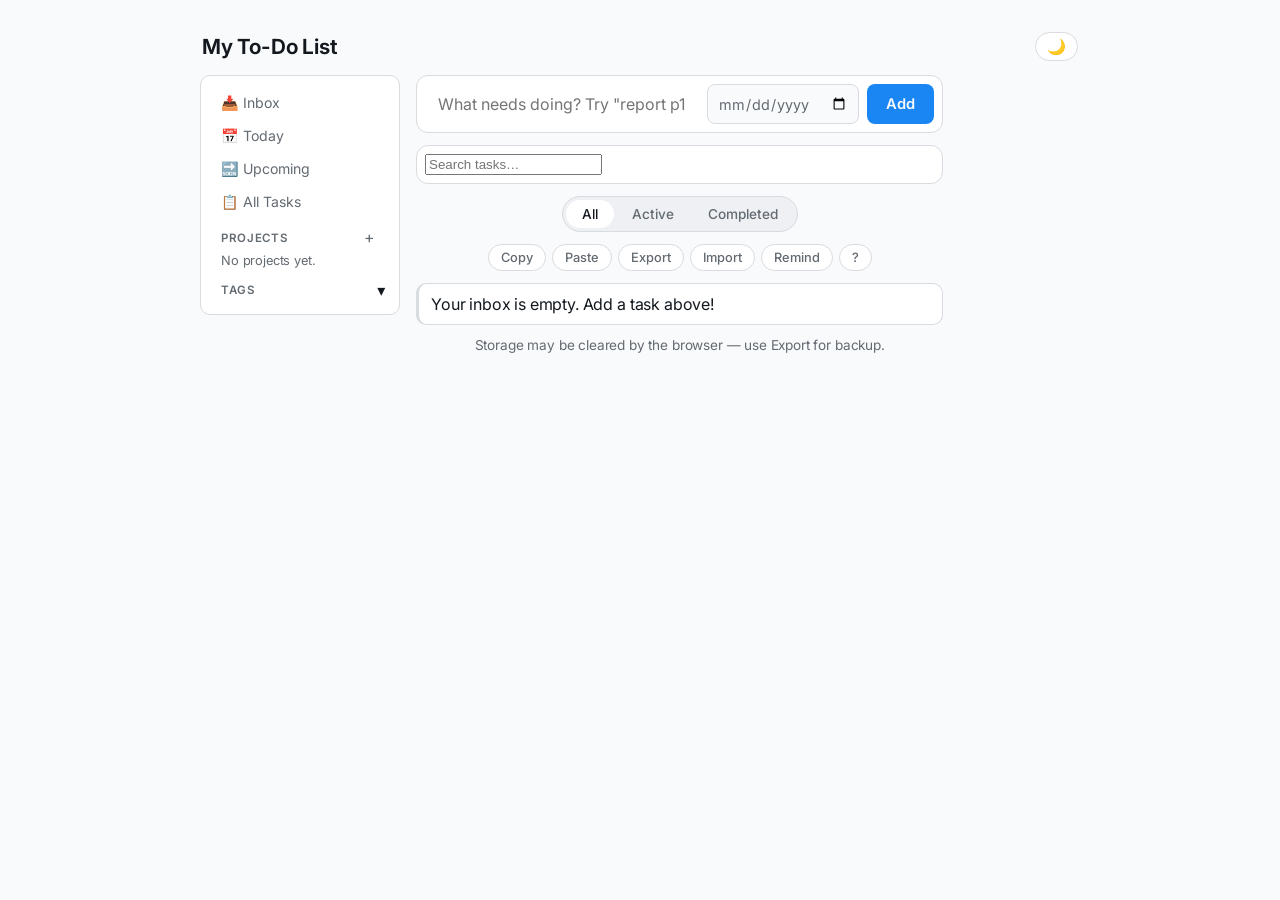
==== commit 244452b1: "feat(phase2): projects, inbox, drawer selector, NLP +Project, export v2" ====
--- a/index.html
+++ b/index.html
@@ -10,606 +10,7 @@
   <link rel="preconnect" href="https://fonts.googleapis.com">
   <link rel="preconnect" href="https://fonts.gstatic.com" crossorigin>
   <link rel="stylesheet" href="https://fonts.googleapis.com/css2?family=Inter:wght@400;500;600;700&display=swap">
-  <style>
-    /* --- tweakcn theme tokens (Inter, radius 10px) --- */
-    :root {
-      --background: oklch(0.9846 0.0017 247.8389);
-      --foreground: oklch(0.2057 0.0151 248.5628);
-      --card: oklch(1.0000 0 0);
-      --card-foreground: oklch(0.2057 0.0151 248.5628);
-      --primary: oklch(0.6225 0.1882 254.0875);
-      --primary-foreground: oklch(0.9846 0.0017 247.8389);
-      --secondary: oklch(0.9545 0.0046 258.3249);
-      --secondary-foreground: oklch(0.2648 0.0165 248.4511);
-      --muted: oklch(0.9545 0.0046 258.3249);
-      --muted-foreground: oklch(0.5207 0.0140 248.0971);
-      --accent: oklch(0.9297 0.0184 250.5952);
-      --accent-foreground: oklch(0.2236 0.0164 252.4812);
-      --destructive: oklch(0.6203 0.2206 25.6388);
-      --border: oklch(0.8903 0.0064 255.4784);
-      --input: oklch(0.8903 0.0064 255.4784);
-      --ring: oklch(0.6225 0.1882 254.0875);
-      --chart-1: oklch(0.6225 0.1882 254.0875);
-      --chart-2: oklch(0.6612 0.1204 171.9631);
-      --chart-3: oklch(0.6920 0.1516 68.2309);
-      --chart-4: oklch(0.6408 0.1898 22.1208);
-      --radius: 0.625rem;
-      --shadow-xs: 0px 4px 10px 0px hsl(0, 0, 0 / 0.05);
-      --shadow-sm: 0px 4px 10px 0px hsl(0, 0, 0 / 0.10), 0px 1px 2px -1px hsl(0, 0, 0 / 0.10);
-    }
-
-    body.dark {
-      --background: oklch(0.1757 0.0122 254.1481);
-      --foreground: oklch(0.9409 0.0059 239.8225);
-      --card: oklch(0.2154 0.0141 253.1323);
-      --card-foreground: oklch(0.9409 0.0059 239.8225);
-      --primary: oklch(0.6969 0.1630 252.9094);
-      --primary-foreground: oklch(0.1757 0.0122 254.1481);
-      --secondary: oklch(0.2653 0.0142 248.3607);
-      --secondary-foreground: oklch(0.9409 0.0059 239.8225);
-      --muted: oklch(0.2653 0.0142 248.3607);
-      --muted-foreground: oklch(0.6998 0.0123 252.1295);
-      --accent: oklch(0.3050 0.0220 251.2541);
-      --accent-foreground: oklch(0.9654 0.0042 236.4970);
-      --destructive: oklch(0.6791 0.1899 25.3623);
-      --border: oklch(0.3147 0.0128 252.9992);
-      --input: oklch(0.3147 0.0128 252.9992);
-      --ring: oklch(0.6969 0.1630 252.9094);
-      --chart-1: oklch(0.6969 0.1630 252.9094);
-      --chart-2: oklch(0.7208 0.1204 171.9037);
-      --chart-3: oklch(0.7610 0.1501 71.2299);
-      --chart-4: oklch(0.7105 0.1799 22.0201);
-      --shadow-xs: 0px 10px 20px 0px hsl(0, 0, 0 / 0.25);
-      --shadow-sm: 0px 10px 20px 0px hsl(0, 0, 0 / 0.50), 0px 1px 2px -1px hsl(0, 0, 0 / 0.50);
-    }
-
-    body.dark #task-list li.due-overdue { background: #450a0a; border-left-color: var(--chart-4); }
-    body.dark #task-list li.due-today,
-    body.dark #task-list li.due-tomorrow { background: #451a03; border-left-color: var(--chart-3); }
-    body.dark #task-list li.due-soon { background: #172554; border-left-color: var(--chart-1); }
-    body.dark #task-list li.due-later { background: #052e16; border-left-color: var(--chart-2); }
-    body.dark .due-overdue .due-badge { background: #7f1d1d; color: #fecaca; }
-    body.dark .due-today .due-badge,
-    body.dark .due-tomorrow .due-badge { background: #78350f; color: #fde68a; }
-    body.dark .due-soon .due-badge { background: #1e3a8a; color: #bfdbfe; }
-    body.dark .due-later .due-badge { background: #14532d; color: #bbf7d0; }
-
-    /* --- Base --- */
-    * {
-      box-sizing: border-box;
-    }
-
-    body {
-      font-family: Inter, ui-sans-serif, system-ui, sans-serif;
-      letter-spacing: -0.01em;
-      background: var(--background);
-      color: var(--foreground);
-      margin: 0;
-      padding: 32px 16px;
-      min-height: 100vh;
-    }
-
-    .app {
-      max-width: 880px;
-      margin: 0 auto;
-      container-type: inline-size; /* container queries adapt composer, not viewport */
-    }
-
-    .layout {
-      display: flex;
-      gap: 16px;
-      align-items: flex-start;
-    }
-
-    /* Sidebar: view nav (Todoist-style left rail) */
-    .sidebar {
-      flex: 0 0 200px;
-      position: sticky;
-      top: 16px;
-      background: var(--card);
-      color: var(--card-foreground);
-      border: 1px solid var(--border);
-      border-radius: var(--radius);
-      box-shadow: var(--shadow-xs);
-      padding: 10px;
-    }
-
-    .sidebar button {
-      display: flex;
-      width: 100%;
-      align-items: center;
-      gap: 8px;
-      padding: 8px 10px;
-      font-family: inherit;
-      font-size: 0.88rem;
-      background: transparent;
-      color: var(--muted-foreground);
-      border: none;
-      border-radius: calc(var(--radius) - 4px);
-      cursor: pointer;
-      text-align: left;
-    }
-
-    .sidebar button:hover {
-      background: var(--accent);
-      color: var(--foreground);
-    }
-
-    .sidebar button.active {
-      background: var(--accent);
-      color: var(--foreground);
-      font-weight: 600;
-    }
-
-    .sidebar .count {
-      margin-left: auto;
-      font-size: 0.75rem;
-      background: var(--muted);
-      color: var(--muted-foreground);
-      border-radius: 999px;
-      padding: 0 7px;
-    }
-
-    .sidebar .side-label {
-      margin: 8px 10px 4px;
-      font-size: 0.72rem;
-      font-weight: 600;
-      text-transform: uppercase;
-      letter-spacing: 0.06em;
-      color: var(--muted-foreground);
-    }
-
-    .main {
-      flex: 1;
-      min-width: 0;
-    }
-
-    /* Priority flags (Todoist P1-P3): colored dot on each row */
-    .prio {
-      flex: none;
-      width: 18px;
-      height: 18px;
-      border-radius: 999px;
-      border: 1.5px solid var(--border);
-      background: transparent;
-      cursor: pointer;
-      padding: 0;
-    }
-
-    .prio[data-prio="3"] { border-color: #ef4444; }
-    .prio[data-prio="2"] { border-color: #f59e0b; }
-    .prio[data-prio="1"] { border-color: #3b82f6; }
-    .prio[data-prio="3"]::after { content: ""; display: block; width: 8px; height: 8px; margin: 3.5px; border-radius: 999px; background: #ef4444; }
-    .prio[data-prio="2"]::after { content: ""; display: block; width: 8px; height: 8px; margin: 3.5px; border-radius: 999px; background: #f59e0b; }
-    .prio[data-prio="1"]::after { content: ""; display: block; width: 8px; height: 8px; margin: 3.5px; border-radius: 999px; background: #3b82f6; }
-
-    /* Group headers (Today / Upcoming / Later) */
-    .group-head {
-      margin: 14px 2px 8px;
-      font-size: 0.8rem;
-      font-weight: 650;
-      color: var(--foreground);
-    }
-
-    @container (max-width: 640px) {
-      .layout { flex-direction: column; }
-      .sidebar { position: static; flex: none; width: 100%; }
-    }
-
-    /* Dim list while editing; highlight rows holding hovered tag */
-    #task-list:has(.edit-input) { opacity: 0.85; }
-    #task-list li:has(.tag-chip:hover) { border-color: var(--ring); }
-
-    /* View Transitions: smooth morphs, honor reduced motion */
-    ::view-transition-old(root),
-    ::view-transition-new(root) { animation-duration: 0.18s; }
-    @media (prefers-reduced-motion: reduce) {
-      ::view-transition-old(root),
-      ::view-transition-new(root) { animation: none; }
-    }
-
-    /* Toolbar: icon buttons under filters */
-    .toolbar {
-      display: flex;
-      flex-wrap: wrap;
-      gap: 6px;
-      justify-content: center;
-      margin-bottom: 12px;
-    }
-
-    .toolbar button {
-      padding: 5px 12px;
-      font-family: inherit;
-      font-size: 0.8rem;
-      font-weight: 500;
-      background: var(--card);
-      color: var(--muted-foreground);
-      border: 1px solid var(--border);
-      border-radius: 999px;
-      cursor: pointer;
-      box-shadow: var(--shadow-xs);
-    }
-
-    .toolbar button:hover {
-      color: var(--foreground);
-      background: var(--accent);
-    }
-
-    .toolbar button[aria-pressed="true"] {
-      background: var(--primary);
-      color: var(--primary-foreground);
-      border-color: transparent;
-    }
-
-    /* Narrow container: stack composer vertically */
-    @container (max-width: 420px) {
-      .input-row { flex-direction: column; }
-      #add-btn { width: 100%; }
-      .toolbar { justify-content: stretch; }
-      .toolbar button { flex: 1 1 auto; }
-    }
-
-    /* Help popover (native top-layer) */
-    #help-popover {
-      max-width: 320px;
-      padding: 16px 18px;
-      font: inherit;
-      font-size: 0.9rem;
-      color: var(--foreground);
-      background: var(--card);
-      border: 1px solid var(--border);
-      border-radius: var(--radius);
-      box-shadow: var(--shadow-sm);
-    }
-
-    #help-popover::backdrop {
-      background: rgba(0, 0, 0, 0.25);
-    }
-
-    #help-popover kbd {
-      padding: 1px 6px;
-      font-family: ui-monospace, monospace;
-      font-size: 0.8rem;
-      background: var(--muted);
-      border: 1px solid var(--border);
-      border-radius: 4px;
-    }
-
-    /* Print: list only, black on white */
-    @media print {
-      body { background: #fff; padding: 0; }
-      .input-row, .filters, .toolbar, .tag-bar, #theme-btn,
-      .edit-btn, .delete-btn, .drag-handle, #help-popover { display: none; }
-      .app { max-width: 100%; }
-      #task-list li {
-        box-shadow: none;
-        border: 1px solid #999;
-        break-inside: avoid;
-      }
-      .counter { color: #000; }
-    }
-
-    /* --- Header --- */
-    .header {
-      display: flex;
-      align-items: center;
-      justify-content: space-between;
-      margin: 0 2px 14px;
-    }
-
-    .header h1 {
-      margin: 0;
-      font-size: 1.3rem;
-      font-weight: 650;
-      letter-spacing: -0.01em;
-    }
-
-    #theme-btn {
-      background: var(--card);
-      color: var(--foreground);
-      border: 1px solid var(--border);
-      border-radius: 999px;
-      font-size: 0.95rem;
-      cursor: pointer;
-      padding: 6px 11px;
-      line-height: 1;
-      box-shadow: var(--shadow-xs);
-    }
-
-    #theme-btn:hover {
-      background: var(--accent);
-    }
-
-    /* --- Composer card --- */
-    .input-row {
-      display: flex;
-      flex-wrap: wrap;
-      gap: 8px;
-      background: var(--card);
-      color: var(--card-foreground);
-      border: 1px solid var(--border);
-      border-radius: calc(var(--radius) + 2px);
-      padding: 8px;
-      margin-bottom: 12px;
-      box-shadow: var(--shadow-sm);
-    }
-
-    #task-input {
-      flex: 1 1 160px;
-      min-width: 0;
-      padding: 9px 12px;
-      font: inherit;
-      color: inherit;
-      background: transparent;
-      border: 1px solid transparent;
-      border-radius: calc(var(--radius) - 2px);
-    }
-
-    #task-input:focus {
-      outline: none;
-      border-color: var(--ring);
-      background: var(--background);
-    }
-
-    #due-input {
-      padding: 9px 10px;
-      font: inherit;
-      font-size: 0.9rem;
-      color: var(--muted-foreground);
-      background: var(--background);
-      border: 1px solid var(--input);
-      border-radius: calc(var(--radius) - 2px);
-    }
-
-    #add-btn {
-      padding: 9px 18px;
-      font: inherit;
-      font-size: 0.92rem;
-      font-weight: 600;
-      background: var(--primary);
-      color: var(--primary-foreground);
-      border: 1px solid transparent;
-      border-radius: calc(var(--radius) - 2px);
-      cursor: pointer;
-    }
-
-    #add-btn:hover {
-      filter: brightness(0.95);
-    }
-
-    /* --- Filter tabs (segmented) --- */
-    .filters {
-      display: flex;
-      gap: 2px;
-      width: fit-content;
-      margin: 0 auto 12px;
-      padding: 3px;
-      background: var(--muted);
-      border: 1px solid var(--border);
-      border-radius: 999px;
-    }
-
-    .filters button {
-      padding: 6px 16px;
-      font-family: inherit;
-      font-size: 0.85rem;
-      font-weight: 500;
-      border: none;
-      border-radius: 999px;
-      background: transparent;
-      color: var(--muted-foreground);
-      cursor: pointer;
-    }
-
-    .filters button.active {
-      background: var(--card);
-      color: var(--foreground);
-      box-shadow: var(--shadow-xs);
-    }
-
-    /* --- Tag filter bar --- */
-    .tag-bar {
-      display: none;
-      justify-content: center;
-      margin-bottom: 12px;
-    }
-
-    .tag-bar.visible {
-      display: flex;
-    }
-
-    .tag-bar button {
-      padding: 4px 12px;
-      font-size: 0.85rem;
-      border: none;
-      border-radius: 999px;
-      background: var(--primary);
-      color: var(--primary-foreground);
-      cursor: pointer;
-    }
-
-    /* --- Task rows --- */
-    #task-list {
-      list-style: none;
-      margin: 0;
-      padding: 0;
-    }
-
-    #task-list li {
-      display: flex;
-      align-items: center;
-      gap: 10px;
-      padding: 10px 12px;
-      margin-bottom: 8px;
-      background: var(--card);
-      color: var(--card-foreground);
-      border: 1px solid var(--border);
-      border-left: 3px solid var(--border);
-      border-radius: var(--radius);
-      box-shadow: var(--shadow-xs);
-      animation: slide-in 0.25s ease-out;
-      transition: transform 0.15s ease, background 0.15s ease;
-    }
-
-    #task-list li:hover {
-      transform: translateY(-1px);
-    }
-
-    /* Urgency: solid stripe + matching tint (explicit tints; color-mix shifts hue at low %) */
-    #task-list li.due-overdue { border-left-color: var(--chart-4); background: #fef2f2; }
-    #task-list li.due-today { border-left-color: var(--chart-3); background: #fffbeb; }
-    #task-list li.due-tomorrow { border-left-color: var(--chart-3); background: #fffbeb; }
-    #task-list li.due-soon { border-left-color: var(--chart-1); background: #eff6ff; }
-    #task-list li.due-later { border-left-color: var(--chart-2); background: #ecfdf5; }
-    #task-list li.due-none { border-left-color: var(--border); }
-
-    #task-list li.completed {
-      opacity: 0.7;
-    }
-
-    @keyframes slide-in {
-      from { opacity: 0; transform: translateY(-6px); }
-      to { opacity: 1; transform: translateY(0); }
-    }
-
-    .due-badge {
-      font-size: 0.75rem;
-      font-weight: 600;
-      padding: 2px 8px;
-      border-radius: 999px;
-      white-space: nowrap;
-      background: var(--secondary);
-      color: var(--secondary-foreground);
-    }
-
-    .due-overdue .due-badge { background: #fee2e2; color: #b91c1c; }
-    .due-today .due-badge { background: #fef3c7; color: #92400e; }
-    .due-tomorrow .due-badge { background: #fef3c7; color: #92400e; }
-    .due-soon .due-badge { background: #dbeafe; color: #1d4ed8; }
-    .due-later .due-badge { background: #d1fae5; color: #065f46; }
-
-    @media (prefers-reduced-motion: reduce) {
-      #task-list li { animation: none; transition: none; }
-    }
-
-    /* Round checkbox */
-    #task-list input[type="checkbox"] {
-      appearance: none;
-      flex: none;
-      width: 18px;
-      height: 18px;
-      margin: 0;
-      border: 1.5px solid var(--border);
-      border-radius: 999px;
-      background: transparent;
-      cursor: pointer;
-      display: grid;
-      place-content: center;
-    }
-
-    #task-list input[type="checkbox"]:checked {
-      background: var(--primary);
-      border-color: var(--primary);
-    }
-
-    #task-list input[type="checkbox"]:checked::after {
-      content: "✓";
-      color: var(--primary-foreground);
-      font-size: 11px;
-      line-height: 1;
-    }
-
-    .task-text {
-      flex: 1;
-      min-width: 0;
-      cursor: pointer;
-    }
-
-    #task-list li.completed .task-text {
-      text-decoration: line-through;
-      color: var(--muted-foreground);
-    }
-
-    .tag-chip {
-      display: inline-block;
-      font-size: 0.78rem;
-      font-weight: 600;
-      padding: 1px 8px;
-      margin: 0 2px;
-      border: none;
-      border-radius: 999px;
-      background: var(--secondary);
-      color: var(--secondary-foreground);
-      cursor: pointer;
-      font-family: inherit;
-    }
-
-    .edit-input {
-      flex: 1;
-      min-width: 0;
-      padding: 6px 10px;
-      font: inherit;
-      color: inherit;
-      background: var(--background);
-      border: 1px solid var(--ring);
-      border-radius: calc(var(--radius) - 4px);
-    }
-
-    .drag-handle {
-      cursor: grab;
-      color: var(--muted-foreground);
-      padding: 4px 2px;
-      user-select: none;
-      touch-action: none;
-    }
-
-    #task-list li.drag-over {
-      outline: 2px dashed var(--ring);
-      outline-offset: -2px;
-    }
-
-    .edit-btn,
-    .delete-btn {
-      background: transparent;
-      border: none;
-      border-radius: calc(var(--radius) - 4px);
-      cursor: pointer;
-      color: var(--muted-foreground);
-      padding: 4px 8px;
-      font-size: 1rem;
-    }
-
-    .edit-btn:hover {
-      color: var(--primary);
-      background: var(--accent);
-    }
-
-    .delete-btn:hover {
-      color: var(--destructive);
-      background: var(--accent);
-    }
-
-    .empty-message {
-      text-align: center;
-      color: var(--muted-foreground);
-      background: var(--card);
-      border: 1px dashed var(--border);
-      border-radius: var(--radius);
-      padding: 20px 12px;
-    }
-
-    .counter {
-      margin: 12px 0 0;
-      font-size: 0.85rem;
-      color: var(--muted-foreground);
-      text-align: center;
-    }
-
-    :focus-visible {
-      outline: 2px solid var(--ring);
-      outline-offset: 2px;
-    }
-  </style>
+  <link rel="stylesheet" href="./styles.css">
 </head>
 <body>
   <div class="app">
@@ -620,10 +21,19 @@
 
     <div class="layout">
       <nav class="sidebar" aria-label="Views">
+        <button data-view="inbox">📥 Inbox <span class="count" id="count-inbox"></span></button>
         <button data-view="today">📅 Today <span class="count" id="count-today"></span></button>
         <button data-view="upcoming">🔜 Upcoming <span class="count" id="count-upcoming"></span></button>
-        <button data-view="all" class="active">📋 All <span class="count" id="count-all"></span></button>
-        <div class="side-label">Tags</div>
+        <button data-view="all">📋 All Tasks <span class="count" id="count-all"></span></button>
+        <div class="side-head">
+          <span class="side-label">Projects</span>
+          <button id="project-add" aria-label="New project" title="New project">+</button>
+        </div>
+        <div id="side-projects"></div>
+        <div class="side-head collapsible" id="tags-head">
+          <span class="side-label">Tags</span>
+          <span class="collapse-arrow" aria-hidden="true">▾</span>
+        </div>
         <div id="side-tags"></div>
       </nav>
       <div class="main">
@@ -663,769 +73,90 @@
     </div>
   </div>
 
-  <script>
-    // --- Our data: a plain array of { text, done, due, prio } objects ---
-    // due is a "YYYY-MM-DD" string or "" when no date was picked.
-    // prio is 0 (none) or 1/2/3 (Todoist-style P3..P1, 3 = highest).
-    let tasks = [];
-    let filter = 'all'; // all | active | completed
-    let view = 'all'; // all | today | upcoming (sidebar views)
-    let search = ''; // free-text query (lowercased)
-    let activeTag = ''; // '' = no tag filter
-    let dragIndex = -1; // index in tasks[] of dragged row
-    // --- Grab the elements we need ---
-    const input = document.getElementById('task-input');
-    const dueInput = document.getElementById('due-input');
-    const searchInput = document.getElementById('search-input');
-    const addBtn = document.getElementById('add-btn');
-    const list = document.getElementById('task-list');
-    const counter = document.getElementById('counter');
-    const themeBtn = document.getElementById('theme-btn');
-    const tagBar = document.getElementById('tag-bar');
-    const tagClear = document.getElementById('tag-clear');
-    // PWA: register service worker when served over http(s), skip on file://.
-    if ('serviceWorker' in navigator && /^https?:/.test(location.protocol)) {
-      navigator.serviceWorker.register('./sw.js').catch(function () { /* offline optional */ });
-    }
-    // --- Load saved tasks when the page opens ---
-    loadTasks();
-    render();
-    requestPersist();
-    updateBadge();
+  <div class="scrim" id="scrim" hidden></div>
+  <aside class="drawer" id="drawer" role="dialog" aria-modal="true" aria-labelledby="drawer-title" hidden>
+    <div class="drawer-head">
+      <h2 id="drawer-title">Task details</h2>
+      <button id="drawer-close" aria-label="Close task details">✕</button>
+    </div>
+    <label class="drawer-field">
+      <span>Title</span>
+      <input id="drawer-title-input" type="text" autocomplete="off">
+    </label>
+    <label class="drawer-field">
+      <span>Description</span>
+      <textarea id="drawer-desc" rows="3" placeholder="Notes…"></textarea>
+    </label>
+    <div class="drawer-grid">
+      <label class="drawer-field">
+        <span>Due date</span>
+        <input id="drawer-due" type="date">
+      </label>
+      <label class="drawer-field">
+        <span>Due time</span>
+        <input id="drawer-time" type="time">
+      </label>
+    </div>
+    <div class="drawer-grid">
+      <label class="drawer-field">
+        <span>Priority</span>
+        <select id="drawer-prio">
+          <option value="0">None</option>
+          <option value="1">P3 · Low</option>
+          <option value="2">P2 · Medium</option>
+          <option value="3">P1 · High</option>
+        </select>
+      </label>
+      <label class="drawer-check">
+        <input id="drawer-done" type="checkbox">
+        <span>Completed</span>
+      </label>
+    </div>
+    <label class="drawer-field">
+      <span>Tags (space-separated #tags)</span>
+      <input id="drawer-tags" type="text" autocomplete="off" placeholder="#home #work">
+    </label>
+    <div class="drawer-grid">
+      <label class="drawer-field">
+        <span>Project</span>
+        <select id="drawer-project"></select>
+      </label>
+      <label class="drawer-field">
+        <span>Recurrence</span>
+        <input id="drawer-recur" type="text" disabled placeholder="Phase 5">
+      </label>
+    </div>
+  </aside>
 
-    // Best-effort: ask browser to persist storage (may return false).
-    function requestPersist() {
-      try {
-        if (navigator.storage && navigator.storage.persist) {
-          navigator.storage.persist().then(function (ok) {
-            if (!ok) note('Storage may be cleared by the browser — use Export for backup.');
-          });
-        }
-      } catch (e) { /* best-effort only */ }
-    }
+  <div class="modal-scrim" id="project-scrim" hidden></div>
+  <div class="modal" id="project-modal" role="dialog" aria-modal="true" aria-labelledby="project-modal-title" hidden>
+    <h2 id="project-modal-title">New project</h2>
+    <label class="drawer-field">
+      <span>Name</span>
+      <input id="project-name" type="text" autocomplete="off" maxlength="60">
+    </label>
+    <div class="drawer-grid">
+      <div class="drawer-field">
+        <span>Color</span>
+        <div class="swatches" id="project-colors"></div>
+      </div>
+      <div class="drawer-field">
+        <span>Icon</span>
+        <div class="swatches" id="project-icons"></div>
+      </div>
+    </div>
+    <div class="modal-actions">
+      <button id="project-cancel">Cancel</button>
+      <button id="project-delete" hidden>Delete</button>
+      <button id="project-save" class="primary">Save</button>
+    </div>
+    <p class="modal-note" id="project-delete-note" hidden></p>
+    <div class="modal-actions" id="project-delete-actions" hidden>
+      <button id="project-delete-inbox">Move tasks to Inbox</button>
+      <button id="project-delete-cancel">Keep project</button>
+    </div>
+  </div>
 
-    // Transient note in counter line (restored on next render).
-    function note(text) { counter.textContent = text; }
-
-    // Render with View Transitions when available, plain otherwise.
-    // afterRender runs after the DOM is rebuilt (inside the VT callback).
-    function renderView(afterRender) {
-      const update = function () {
-        render();
-        if (afterRender) afterRender();
-      };
-      if (document.startViewTransition &&
-          !window.matchMedia('(prefers-reduced-motion: reduce)').matches) {
-        document.startViewTransition(update);
-      } else {
-        update();
-      }
-    }
-
-    function focusRow(index) {
-      const row = list.querySelector('li[data-index="' + index + '"]');
-      const btn = row && row.querySelector('.edit-btn');
-      if (btn) btn.focus();
-    }
-
-     // --- Theme: stored choice wins, else OS preference ---
-     initTheme();
-    themeBtn.addEventListener('click', function () {
-      const dark = !document.body.classList.contains('dark');
-      applyTheme(dark, true);
-    });
-
-    function initTheme() {
-      const saved = localStorage.getItem('todo-theme');
-      const dark = saved ? saved === 'dark'
-        : window.matchMedia('(prefers-color-scheme: dark)').matches;
-      applyTheme(dark, false);
-    }
-
-    function applyTheme(dark, save) {
-      document.body.classList.toggle('dark', dark);
-      themeBtn.textContent = dark ? '☀️' : '🌙';
-      if (save) localStorage.setItem('todo-theme', dark ? 'dark' : 'light');
-    }
-
-    // --- Tags: #word in text becomes a clickable chip ---
-    function taskTags(text) {
-      const tags = text.match(/#[\p{L}\p{N}_-]+/gu);
-      return tags ? tags.map(function (t) { return t.toLowerCase(); }) : [];
-    }
-
-    function renderTextWithTags(span, text) {
-      span.textContent = '';
-      const parts = text.split(/(#[\p{L}\p{N}_-]+)/gu);
-      parts.forEach(function (part) {
-        if (/^#[\p{L}\p{N}_-]+$/u.test(part)) {
-          const chip = document.createElement('button');
-          chip.type = 'button';
-          chip.className = 'tag-chip';
-          chip.textContent = part.toLowerCase();
-          chip.dataset.tag = part.toLowerCase();
-          span.append(chip);
-        } else if (part) {
-          span.append(document.createTextNode(part));
-        }
-      });
-    }
-
-    tagClear.addEventListener('click', function () {
-      activeTag = '';
-      renderView();
-    });
-
-    // --- Toolbar: clipboard, share, export/import, reminders, help ---
-    const copyBtn = document.getElementById('copy-btn');
-    const pasteBtn = document.getElementById('paste-btn');
-    const shareBtn = document.getElementById('share-btn');
-    const exportBtn = document.getElementById('export-btn');
-    const importBtn = document.getElementById('import-btn');
-    const importFile = document.getElementById('import-file');
-    const notifyBtn = document.getElementById('notify-btn');
-    const helpBtn = document.getElementById('help-btn');
-    const helpPopover = document.getElementById('help-popover');
-
-    function tasksAsText() {
-      return tasks.map(function (t) {
-        return (t.done ? '[x] ' : '[ ] ') + t.text + (t.due ? ' (' + t.due + ')' : '');
-      }).join('\n');
-    }
-
-    // Copy visible list as text; fallback prompt when clipboard blocked.
-    copyBtn.addEventListener('click', function () {
-      const text = tasksAsText();
-      if (!text) { note('Nothing to copy yet.'); return; }
-      if (navigator.clipboard && navigator.clipboard.writeText) {
-        navigator.clipboard.writeText(text).then(
-          function () { note('Copied ' + tasks.length + ' tasks.'); },
-          function () { window.prompt('Copy tasks:', text); });
-      } else {
-        window.prompt('Copy tasks:', text);
-      }
-    });
-
-    // Paste: one task per line ("[x] text (YYYY-MM-DD)" understood).
-    pasteBtn.addEventListener('click', function () {
-      if (!(navigator.clipboard && navigator.clipboard.readText)) {
-        note('Clipboard read unavailable — type tasks or use Import.');
-        return;
-      }
-      navigator.clipboard.readText().then(function (text) {
-        importLines(text.split(/\r?\n/));
-      }, function () {
-        note('Clipboard blocked — allow access or use Import.');
-      });
-    });
-
-    function importLines(lines) {
-      let added = 0;
-      lines.forEach(function (line) {
-        const text = line.trim().replace(/^\[[ xX]\]\s*/, '');
-        if (!text) return;
-        const m = text.match(/\(?(\d{4}-\d{2}-\d{2})\)?\s*$/);
-        let due = '';
-        let body = text;
-        if (m && isValidDue(m[1])) { due = m[1]; body = text.slice(0, m.index).trim(); }
-        if (!body) return;
-        tasks.push({ text: body, done: /^\[x\]/i.test(line.trim()), due: due });
-        added++;
-      });
-      if (added) { saveTasks(); renderView(); note('Added ' + added + ' tasks.'); }
-      else note('No tasks found in pasted text.');
-      updateBadge();
-    }
-
-    // Share via OS sheet; hide button where unsupported.
-    if (!navigator.share) shareBtn.hidden = true;
-    shareBtn.addEventListener('click', function () {
-      const text = tasksAsText();
-      if (!text) { note('Nothing to share yet.'); return; }
-      navigator.share({ title: 'My To-Do List', text: text }).catch(function () { /* dismissed */ });
-    });
-
-    // Export JSON download; import validates shape like loadTasks.
-    exportBtn.addEventListener('click', function () {
-      const blob = new Blob([JSON.stringify(tasks, null, 2)], { type: 'application/json' });
-      const a = document.createElement('a');
-      a.href = URL.createObjectURL(blob);
-      a.download = 'todo-tasks.json';
-      a.click();
-      setTimeout(function () { URL.revokeObjectURL(a.href); }, 1000);
-    });
-
-    importBtn.addEventListener('click', function () { importFile.click(); });
-    importFile.addEventListener('change', function () {
-      const f = importFile.files[0];
-      if (!f) return;
-      const reader = new FileReader();
-      reader.onload = function () {
-        try {
-          const parsed = JSON.parse(reader.result);
-          if (!Array.isArray(parsed) || !parsed.every(validTask)) throw new Error('bad shape');
-          tasks = parsed.map(function (t) { return { text: t.text, done: t.done, due: t.due || '' }; });
-          saveTasks(); renderView(); note('Imported ' + tasks.length + ' tasks.');
-        } catch (e) {
-          note('Import failed — not a todo-tasks JSON file.');
-        }
-        importFile.value = '';
-        updateBadge();
-      };
-      reader.readAsText(f);
-    });
-
-    // Reminders: foreground-only Notification on load when enabled.
-    if (!('Notification' in window)) notifyBtn.hidden = true;
-    else if (Notification.permission === 'granted' && localStorage.getItem('todo-remind') === 'on') {
-      notifyBtn.setAttribute('aria-pressed', 'true');
-      notifyBtn.textContent = 'Remind on';
-      fireReminder();
-    }
-    notifyBtn.addEventListener('click', function () {
-      if (Notification.permission === 'granted') {
-        toggleRemind(localStorage.getItem('todo-remind') !== 'on');
-      } else if (Notification.permission === 'denied') {
-        note('Notifications blocked — enable in browser settings.');
-      } else {
-        Notification.requestPermission().then(function (p) {
-          if (p === 'granted') { toggleRemind(true); fireReminder(); }
-          else note('Reminders need notification permission.');
-        });
-      }
-    });
-
-    function toggleRemind(on) {
-      localStorage.setItem('todo-remind', on ? 'on' : 'off');
-      notifyBtn.setAttribute('aria-pressed', on ? 'true' : 'false');
-      notifyBtn.textContent = on ? 'Remind on' : 'Remind';
-      if (on) note('Reminders on — overdue/today ping on open.');
-    }
-
-    function dueSoonTasks() {
-      return tasks.filter(function (t) {
-        return !t.done && (dueStatus(t) === 'overdue' || dueStatus(t) === 'today');
-      });
-    }
-
-    function fireReminder() {
-      try {
-        const due = dueSoonTasks();
-        if (due.length) new Notification(due.length + ' tasks due', { body: due.slice(0, 3).map(function (t) { return t.text; }).join('\n') });
-      } catch (e) { /* notifications best-effort */ }
-    }
-
-    // Help popover + global shortcuts (/ focus, ? help, j/k row nav).
-    document.addEventListener('keydown', function (event) {
-      const typing = /^(INPUT|TEXTAREA)$/.test(document.activeElement.tagName) ||
-        document.activeElement.isContentEditable;
-      if (event.key === '/' && !typing) { event.preventDefault(); input.focus(); }
-      else if (event.key === '?' && !typing) { helpPopover.togglePopover(); }
-      else if ((event.key === 'j' || event.key === 'k') && !typing && !event.altKey && !event.ctrlKey && !event.metaKey) {
-        const rows = Array.prototype.slice.call(list.querySelectorAll('li[data-index]'));
-        if (!rows.length) return;
-        const item = document.activeElement.closest ? document.activeElement.closest('li[data-index]') : null;
-        let at = rows.indexOf(item);
-        at = event.key === 'j' ? Math.min(rows.length - 1, at + 1) : Math.max(0, at - 1);
-        const btn = rows[at].querySelector('.edit-btn');
-        if (btn) { event.preventDefault(); btn.focus(); }
-      }
-    });
-    // --- Add a task (shared by the button and the Enter key) ---
-    // Natural input: "report p1 friday #work" sets prio + due inline.
-    function addTask() {
-      const raw = input.value.trim(); // trim() ignores "   "-only input
-      if (raw === '') return;         // do nothing on empty input
-
-      const parsed = parseNatural(raw, dueInput.value);
-      tasks.push({ text: parsed.text, done: false, due: parsed.due, prio: parsed.prio });
-      input.value = '';  // clear the box for the next task
-      dueInput.value = ''; // clear the date too
-      input.focus();     // keep the cursor ready for fast typing
-      saveTasks();
-      renderView();
-    }
-
-    // Tiny NLP: p1/p2/p3 priority + today/tomorrow/weekday/date words.
-    function parseNatural(raw, pickedDue) {
-      let text = raw;
-      let prio = 0;
-      const pm = text.match(/(?:^|\s)p([123])(?=\s|$)/i);
-      if (pm) { prio = Number(pm[1]); text = text.replace(pm[0], ' '); }
-      let due = pickedDue || '';
-      if (!pickedDue) {
-        const hit = parseDueWord(text.toLowerCase());
-        if (hit) { due = hit.due; text = text.slice(0, hit.index) + ' ' + text.slice(hit.index + hit.length); }
-      }
-      text = text.replace(/\s+/g, ' ').trim();
-      return { text: text, due: due, prio: prio };
-    }
-
-    function parseDueWord(lower) {
-      const today = new Date();
-      const iso = function (d) { return dayString(d); };
-      const words = {
-        today: 0, tonight: 0, tomorrow: 1, tmw: 1, tmorrow: 1,
-        monday: 1, tuesday: 2, wednesday: 3, thursday: 4,
-        friday: 5, saturday: 6, sunday: 0,
-        mon: 1, tue: 2, tues: 2, wed: 3, thu: 4, thur: 4, thurs: 4,
-        fri: 5, sat: 6, sun: 0
-      };
-      const names = Object.keys(words).sort(function (a, b) { return b.length - a.length; });
-      for (const w of names) {
-        const m = lower.match(new RegExp('(?:^|\\s)(' + w + ')(?=\\s|$)'));
-        if (!m) continue;
-        const d = new Date(today);
-        if (w === 'today' || w === 'tonight' || w === 'tomorrow' || w === 'tmw' || w === 'tmorrow') {
-          d.setDate(d.getDate() + (words[w] === 1 ? 1 : 0));
-        } else {
-          let delta = (words[w] - d.getDay() + 7) % 7;
-          if (delta === 0) delta = 7; // next week, not today
-          d.setDate(d.getDate() + delta);
-        }
-        return { due: iso(d), index: m.index + (m[0].startsWith(' ') ? 1 : 0), length: m[1].length };
-      }
-      // Explicit 2026-10-05 or 05/10 stays valid via isValidDue later.
-      const dm = lower.match(/(?:^|\s)(\d{4}-\d{2}-\d{2})(?=\s|$)/);
-      if (dm) return { due: dm[1], index: dm.index + (dm[0].startsWith(' ') ? 1 : 0), length: dm[1].length };
-      return null;
-    }
-
-    // Sidebar views + tag cloud + live search.
-    document.querySelector('.sidebar').addEventListener('click', function (event) {
-      const viewBtn = event.target.closest('[data-view]');
-      if (viewBtn) {
-        view = viewBtn.dataset.view;
-        activeTag = '';
-        document.querySelectorAll('.sidebar [data-view]').forEach(function (b) {
-          b.classList.toggle('active', b === viewBtn);
-        });
-        renderView();
-        return;
-      }
-      const tagBtn = event.target.closest('[data-sidetag]');
-      if (tagBtn) {
-        activeTag = activeTag === tagBtn.dataset.sidetag ? '' : tagBtn.dataset.sidetag;
-        renderView();
-      }
-    });
-
-    searchInput.addEventListener('input', function () {
-      search = searchInput.value.trim().toLowerCase();
-      renderView();
-    });
-
-    addBtn.addEventListener('click', addTask);
-
-    input.addEventListener('keydown', function (event) {
-      if (event.key === 'Enter') addTask();
-    });
-
-    // --- Filter buttons ---
-    document.querySelector('.filters').addEventListener('click', function (event) {
-      const btn = event.target.closest('button');
-      if (!btn) return;
-      filter = btn.dataset.filter;
-      document.querySelectorAll('.filters button').forEach(function (b) {
-        b.classList.toggle('active', b === btn);
-        b.setAttribute('aria-pressed', b === btn ? 'true' : 'false');
-      });
-      renderView();
-    });
-
-    // --- Edit: ✎ swaps text for input; Enter/blur saves, Escape cancels ---
-    function startEdit(item, index) {
-      const task = tasks[index];
-      const span = item.querySelector('.task-text');
-      const edit = document.createElement('input');
-      edit.className = 'edit-input';
-      edit.value = task.text;
-      edit.setAttribute('aria-label', 'Edit task');
-      span.replaceWith(edit);
-      edit.focus();
-      edit.setSelectionRange(edit.value.length, edit.value.length);
-      let saved = false;
-      const commit = function (save) {
-        if (saved) return;
-        saved = true;
-        if (save) {
-          const text = edit.value.trim();
-          if (text !== '') task.text = text; // empty edit = keep old text
-          saveTasks();
-        }
-        renderView();
-        if (!save) input.focus();
-      };
-      edit.addEventListener('keydown', function (e) {
-        if (e.key === 'Enter') commit(true);
-        else if (e.key === 'Escape') commit(false);
-        e.stopPropagation(); // don't toggle complete while editing
-      });
-      edit.addEventListener('blur', function () { commit(true); });
-      edit.addEventListener('click', function (e) { e.stopPropagation(); });
-    }
-
-    // --- Toggle complete when the task text is clicked ---
-    // --- Delete when the ✕ button is clicked ---
-    // One listener on the <ul> handles every item (even future ones).
-    list.addEventListener('click', function (event) {
-      if (event.target.classList.contains('edit-input')) return;
-      const chip = event.target.closest('.tag-chip');
-      if (chip) {
-        activeTag = activeTag === chip.dataset.tag ? '' : chip.dataset.tag;
-        renderView();
-        return;
-      }
-      const prioBtn = event.target.closest('.prio');
-      if (prioBtn) {
-        const pItem = prioBtn.closest('li');
-        if (!pItem || !('index' in pItem.dataset)) return;
-        const pIndex = Number(pItem.dataset.index);
-        if (!Number.isInteger(pIndex) || pIndex < 0 || pIndex >= tasks.length) return;
-        tasks[pIndex].prio = ((tasks[pIndex].prio || 0) + 1) % 4; // 0→1→2→3→0
-        saveTasks();
-        renderView();
-        return;
-      }
-      const editBtn = event.target.closest('.edit-btn');
-
-      if (event.target.classList.contains('delete-btn')) {
-        tasks.splice(index, 1);          // remove 1 item at that position
-      } else if (editBtn) {
-        startEdit(item, index);
-        return; // no re-render; startEdit handles it
-      } else if (event.target.closest('.task-text') ||
-                 event.target.type === 'checkbox') {
-        tasks[index].done = !tasks[index].done; // flip true/false
-      } else {
-        return; // badge / empty space: no action
-      }
-      saveTasks();
-      renderView();
-    });
-
-    // --- Drag reorder: HTML5 DnD + keyboard (Alt+Arrow) ---
-    list.addEventListener('dragstart', function (event) {
-      const item = event.target.closest('li');
-      if (!item || item.classList.contains('empty-message')) return;
-      dragIndex = Number(item.dataset.index);
-      event.dataTransfer.effectAllowed = 'move';
-    });
-
-    list.addEventListener('dragover', function (event) {
-      const item = event.target.closest('li');
-      if (!item || dragIndex < 0) return;
-      event.preventDefault(); // allow drop
-      document.querySelectorAll('#task-list li.drag-over').forEach(function (el) {
-        el.classList.remove('drag-over');
-      });
-      item.classList.add('drag-over');
-    });
-
-    list.addEventListener('drop', function (event) {
-      const item = event.target.closest('li');
-      if (!item || dragIndex < 0) return;
-      event.preventDefault();
-      const to = Number(item.dataset.index);
-      moveTask(dragIndex, to);
-      dragIndex = -1;
-    });
-
-    list.addEventListener('dragend', function () {
-      dragIndex = -1;
-      document.querySelectorAll('#task-list li.drag-over').forEach(function (el) {
-        el.classList.remove('drag-over');
-      });
-    });
-
-    // Keyboard reorder: focus row (Tab to ✎/✕), Alt+ArrowUp/Down moves it.
-    list.addEventListener('keydown', function (event) {
-      if (!event.altKey || (event.key !== 'ArrowUp' && event.key !== 'ArrowDown')) return;
-      const item = event.target.closest('li');
-      if (!item || !('index' in item.dataset)) return;
-      event.preventDefault();
-      const index = Number(item.dataset.index);
-      if (!Number.isInteger(index) || index < 0 || index >= tasks.length) return;
-      moveTask(index, event.key === 'ArrowUp' ? index - 1 : index + 1,
-        function (to) { focusRow(to); });
-    });
-
-    // Touch reorder: long-press handle (~400ms) then drag vertically.
-    let touchDrag = -1;
-    let touchTimer = 0;
-    let touchY = 0;
-    list.addEventListener('pointerdown', function (event) {
-      if (event.pointerType === 'mouse') return;
-      const handle = event.target.closest('.drag-handle');
-      if (!handle) return;
-      const item = handle.closest('li');
-      if (!item || !('index' in item.dataset)) return;
-      const index = Number(item.dataset.index);
-      touchY = event.clientY;
-      clearTimeout(touchTimer);
-      touchTimer = setTimeout(function () {
-        touchDrag = index;
-        item.classList.add('drag-over');
-        if (navigator.vibrate) { try { navigator.vibrate(20); } catch (e) {} }
-      }, 400);
-    });
-    list.addEventListener('pointermove', function (event) {
-      if (touchDrag < 0 || event.pointerType === 'mouse') return;
-      event.preventDefault();
-      const el = document.elementFromPoint(event.clientX, event.clientY);
-      const over = el && el.closest ? el.closest('li[data-index]') : null;
-      document.querySelectorAll('#task-list li.drag-over').forEach(function (row) {
-        row.classList.remove('drag-over');
-      });
-      if (over) over.classList.add('drag-over');
-      touchY = event.clientY;
-    });
-    function endTouchDrag(commit) {
-      clearTimeout(touchTimer);
-      if (touchDrag < 0) return;
-      const el = document.elementFromPoint(window.innerWidth / 2, Math.max(0, touchY));
-      const over = el && el.closest ? el.closest('li[data-index]') : null;
-      const from = touchDrag;
-      touchDrag = -1;
-      document.querySelectorAll('#task-list li.drag-over').forEach(function (row) {
-        row.classList.remove('drag-over');
-      });
-      if (commit && over) moveTask(from, Number(over.dataset.index));
-    }
-    list.addEventListener('pointerup', function () { endTouchDrag(true); });
-    list.addEventListener('pointercancel', function () { endTouchDrag(false); });
-
-    // App badge: open-task count when installed (Chromium-only, best-effort).
-    function updateBadge() {
-      try {
-        if (!('setAppBadge' in navigator)) return;
-        const open = tasks.filter(function (t) { return !t.done; }).length;
-        if (open > 0) navigator.setAppBadge(open);
-        else if ('clearAppBadge' in navigator) navigator.clearAppBadge();
-      } catch (e) { /* badges best-effort */ }
-    }
-
-    function moveTask(from, to, after) {
-      if (typeof to === 'function') { after = to; to = from; }
-      if (!Number.isInteger(from) || !Number.isInteger(to)) return;
-      if (from < 0 || from >= tasks.length) return;
-      to = Math.max(0, Math.min(tasks.length - 1, to));
-      if (from === to) return;
-      const moved = tasks.splice(from, 1)[0];
-      tasks.splice(to, 0, moved);
-      saveTasks();
-      renderView(function () { if (after) after(to); });
-      updateBadge();
-    }
-    function dayString(date) {
-      return date.getFullYear() + '-' +
-        String(date.getMonth() + 1).padStart(2, '0') + '-' +
-        String(date.getDate()).padStart(2, '0');
-    }
-
-    // Returns one of: 'overdue' | 'today' | 'tomorrow' | 'soon' | 'later' | 'none'
-    function isValidDue(due) {
-      if (typeof due !== 'string' || !/^\d{4}-\d{2}-\d{2}$/.test(due)) return false;
-      const y = Number(due.slice(0, 4));
-      const m = Number(due.slice(5, 7));
-      const d = Number(due.slice(8, 10));
-      if (m < 1 || m > 12 || d < 1 || d > 31) return false;
-      const dt = new Date(y, m - 1, d);
-      return dt.getFullYear() === y && dt.getMonth() === m - 1 && dt.getDate() === d;
-    }
-
-    function dueStatus(task) {
-      if (!isValidDue(task.due)) return 'none';
-      const today = dayString(new Date());
-      if (task.due < today) return 'overdue';
-      if (task.due === today) return 'today';
-      const tomorrow = new Date();
-      tomorrow.setDate(tomorrow.getDate() + 1);
-      if (task.due === dayString(tomorrow)) return 'tomorrow';
-      const soon = new Date();
-      soon.setDate(soon.getDate() + 3); // "soon" = next 3 days
-      if (task.due <= dayString(soon)) return 'soon';
-      return 'later';
-    }
-
-    function dueLabel(task) {
-      if (!isValidDue(task.due)) return '';
-      const status = dueStatus(task);
-      // Show friendly words for near dates, short date otherwise.
-      // "2026-09-30" -> "30 Sep" (slice avoids timezone-shifted Date parsing)
-      const months = ['Jan', 'Feb', 'Mar', 'Apr', 'May', 'Jun',
-                      'Jul', 'Aug', 'Sep', 'Oct', 'Nov', 'Dec'];
-      const short = task.due.slice(8, 10).replace(/^0/, '') + ' ' +
-                    months[Number(task.due.slice(5, 7)) - 1];
-      if (status === 'overdue') return 'Overdue · ' + short;
-      if (status === 'today') return 'Today';
-      if (status === 'tomorrow') return 'Tomorrow';
-      if (status === 'soon') {
-        const weekdays = ['Sun', 'Mon', 'Tue', 'Wed', 'Thu', 'Fri', 'Sat'];
-        const dt = new Date(Number(task.due.slice(0, 4)),
-          Number(task.due.slice(5, 7)) - 1, Number(task.due.slice(8, 10)));
-        return weekdays[dt.getDay()] + ' · ' + short;
-      }
-      return short;
-    }
-
-    // --- Draw the list from the tasks array ---
-    function render() {
-      list.innerHTML = ''; // wipe and rebuild (simple + fine at this size)
-
-      // --- Counter: computed from state each time, never stored ---
-      const left = tasks.filter(function (task) { return !task.done; }).length;
-      counter.textContent = tasks.length === 0
-        ? ''
-        : left === 0
-          ? 'All done! 🎉'
-          : left + (left === 1 ? ' task' : ' tasks') + ' left';
-
-      const todayStr = dayString(new Date());
-      const visible = tasks
-        .map(function (task, index) { return { task: task, index: index }; })
-        .filter(function (entry) {
-          if (filter === 'active' && entry.task.done) return false;
-          if (filter === 'completed' && !entry.task.done) return false;
-          if (view === 'today' && !(entry.task.due && entry.task.due <= todayStr)) return false;
-          if (view === 'upcoming' && !(entry.task.due && entry.task.due > todayStr)) return false;
-          if (activeTag && taskTags(entry.task.text).indexOf(activeTag) < 0) return false;
-          if (search && entry.task.text.toLowerCase().indexOf(search) < 0) return false;
-          return true;
-        });
-      tagBar.classList.toggle('visible', activeTag !== '');
-      if (activeTag) tagClear.textContent = activeTag + ' ✕';
-
-      // Sidebar counts + tag cloud.
-      const open = tasks.filter(function (t) { return !t.done; });
-      document.getElementById('count-all').textContent = open.length || '';
-      document.getElementById('count-today').textContent =
-        open.filter(function (t) { return t.due && t.due <= todayStr; }).length || '';
-      document.getElementById('count-upcoming').textContent =
-        open.filter(function (t) { return t.due && t.due > todayStr; }).length || '';
-      const tagCounts = {};
-      tasks.forEach(function (t) {
-        taskTags(t.text).forEach(function (tag) { tagCounts[tag] = (tagCounts[tag] || 0) + 1; });
-      });
-      const sideTags = document.getElementById('side-tags');
-      sideTags.innerHTML = '';
-      Object.keys(tagCounts).sort().forEach(function (tag) {
-        const b = document.createElement('button');
-        b.dataset.sidetag = tag;
-        b.textContent = tag + ' (' + tagCounts[tag] + ')';
-        if (tag === activeTag) b.classList.add('active');
-        sideTags.append(b);
-      });
-
-      // Grouped headers in All view: Overdue/Today/Upcoming/No date.
-      const groups = (view === 'all' && !search && !activeTag)
-        ? [['Overdue', function (t) { return dueStatus(t) === 'overdue'; }],
-           ['Today', function (t) { return dueStatus(t) === 'today' || dueStatus(t) === 'tomorrow'; }],
-           ['Upcoming', function (t) { return dueStatus(t) === 'soon' || dueStatus(t) === 'later'; }],
-           ['No date', function (t) { return dueStatus(t) === 'none'; }]]
-        : [[view === 'today' ? 'Due now' : view === 'upcoming' ? 'Upcoming' : 'Tasks',
-            function () { return true; }]];
-
-      groups.forEach(function (group) {
-        const rows = visible.filter(function (entry) { return group[1](entry.task); });
-        if (!rows.length) return;
-        const head = document.createElement('li');
-        head.className = 'group-head';
-        head.textContent = group[0] + ' (' + rows.length + ')';
-        head.setAttribute('aria-hidden', 'true');
-        list.append(head);
-        rows.forEach(function (entry) {
-          list.append(buildRow(entry.task, entry.index));
-        });
-      });
-    }
-
-    function buildRow(task, index) {
-        const item = document.createElement('li');
-        if (task.done) item.classList.add('completed');
-        item.classList.add('due-' + dueStatus(task)); // color stripe
-        item.dataset.index = index; // remember position for clicks
-        item.draggable = true;
-
-        const handle = document.createElement('span');
-        handle.className = 'drag-handle';
-        handle.textContent = '⠿';
-        handle.setAttribute('aria-hidden', 'true');
-
-        const prio = document.createElement('button');
-        prio.type = 'button';
-        prio.className = 'prio';
-        prio.dataset.prio = task.prio || 0;
-        prio.title = 'Priority' + (task.prio ? ' P' + task.prio : ' (click to set)');
-        prio.setAttribute('aria-label', 'Cycle priority for ' + task.text);
-
-        const checkbox = document.createElement('input');
-        checkbox.type = 'checkbox';
-        checkbox.checked = task.done;
-        checkbox.setAttribute('aria-label', 'Mark ' + task.text + (task.done ? ' active' : ' done'));
-
-        const span = document.createElement('span');
-        span.className = 'task-text';
-        renderTextWithTags(span, task.text); // #tags become clickable chips
-
-        item.append(handle, prio, checkbox, span);
-
-        if (isValidDue(task.due)) {
-          const badge = document.createElement('span');
-          badge.className = 'due-badge';
-          badge.textContent = dueLabel(task);
-          badge.title = task.due; // full date on hover
-          item.append(badge);
-        }
-
-        const editBtn = document.createElement('button');
-        editBtn.className = 'edit-btn';
-        editBtn.textContent = '✎';
-        editBtn.setAttribute('aria-label', 'Edit ' + task.text);
-
-        const delBtn = document.createElement('button');
-        delBtn.className = 'delete-btn';
-        delBtn.textContent = '✕';
-        delBtn.setAttribute('aria-label', 'Delete ' + task.text);
-
-        item.append(editBtn, delBtn);
-        return item;
-    }
-    // --- Persistence: localStorage keeps data after refresh ---
-    // localStorage only stores strings, so we convert with JSON.
-    function saveTasks() {
-      try {
-        localStorage.setItem('todo-tasks', JSON.stringify(tasks));
-      } catch (e) {
-        counter.textContent = 'Could not save — storage full or blocked. Changes kept for this session.';
-      }
-      updateBadge();
-    }
-
-    function validTask(task) {
-      return task && typeof task.text === 'string' &&
-        typeof task.done === 'boolean' &&
-        (typeof task.due === 'string' || typeof task.due === 'undefined') &&
-        (typeof task.prio === 'undefined' || [0, 1, 2, 3].indexOf(task.prio) >= 0);
-    }
-
-    function loadTasks() {
-      const saved = localStorage.getItem('todo-tasks');
-      if (!saved) return;
-      try {
-        const parsed = JSON.parse(saved);
-        if (!Array.isArray(parsed) || !parsed.every(validTask)) throw new Error('bad shape');
-        tasks = parsed;
-        // Migrate tasks saved before due dates / priorities existed.
-        tasks.forEach(function (task) {
-          if (!('due' in task)) task.due = '';
-          if (!('prio' in task)) task.prio = 0;
-        });
-      } catch (e) {
-        try { localStorage.setItem('todo-tasks-corrupt', saved); } catch (q) { /* keep going */ }
-        tasks = []; // corrupted data? start fresh rather than crash
-      }
-    }
-  </script>
+  <script src="./app.js"></script>
 </body>
 </html>
--- a/styles.css
+++ b/styles.css
@@ -0,0 +1,943 @@
+/* --- tweakcn theme tokens (Inter, radius 10px) --- */
+    :root {
+      --background: oklch(0.9846 0.0017 247.8389);
+      --foreground: oklch(0.2057 0.0151 248.5628);
+      --card: oklch(1.0000 0 0);
+      --card-foreground: oklch(0.2057 0.0151 248.5628);
+      --primary: oklch(0.6225 0.1882 254.0875);
+      --primary-foreground: oklch(0.9846 0.0017 247.8389);
+      --secondary: oklch(0.9545 0.0046 258.3249);
+      --secondary-foreground: oklch(0.2648 0.0165 248.4511);
+      --muted: oklch(0.9545 0.0046 258.3249);
+      --muted-foreground: oklch(0.5207 0.0140 248.0971);
+      --accent: oklch(0.9297 0.0184 250.5952);
+      --accent-foreground: oklch(0.2236 0.0164 252.4812);
+      --destructive: oklch(0.6203 0.2206 25.6388);
+      --border: oklch(0.8903 0.0064 255.4784);
+      --input: oklch(0.8903 0.0064 255.4784);
+      --ring: oklch(0.6225 0.1882 254.0875);
+      --chart-1: oklch(0.6225 0.1882 254.0875);
+      --chart-2: oklch(0.6612 0.1204 171.9631);
+      --chart-3: oklch(0.6920 0.1516 68.2309);
+      --chart-4: oklch(0.6408 0.1898 22.1208);
+      --radius: 0.625rem;
+      --shadow-xs: 0px 4px 10px 0px hsl(0, 0, 0 / 0.05);
+      --shadow-sm: 0px 4px 10px 0px hsl(0, 0, 0 / 0.10), 0px 1px 2px -1px hsl(0, 0, 0 / 0.10);
+    }
+
+    body.dark {
+      --background: oklch(0.1757 0.0122 254.1481);
+      --foreground: oklch(0.9409 0.0059 239.8225);
+      --card: oklch(0.2154 0.0141 253.1323);
+      --card-foreground: oklch(0.9409 0.0059 239.8225);
+      --primary: oklch(0.6969 0.1630 252.9094);
+      --primary-foreground: oklch(0.1757 0.0122 254.1481);
+      --secondary: oklch(0.2653 0.0142 248.3607);
+      --secondary-foreground: oklch(0.9409 0.0059 239.8225);
+      --muted: oklch(0.2653 0.0142 248.3607);
+      --muted-foreground: oklch(0.6998 0.0123 252.1295);
+      --accent: oklch(0.3050 0.0220 251.2541);
+      --accent-foreground: oklch(0.9654 0.0042 236.4970);
+      --destructive: oklch(0.6791 0.1899 25.3623);
+      --border: oklch(0.3147 0.0128 252.9992);
+      --input: oklch(0.3147 0.0128 252.9992);
+      --ring: oklch(0.6969 0.1630 252.9094);
+      --chart-1: oklch(0.6969 0.1630 252.9094);
+      --chart-2: oklch(0.7208 0.1204 171.9037);
+      --chart-3: oklch(0.7610 0.1501 71.2299);
+      --chart-4: oklch(0.7105 0.1799 22.0201);
+      --shadow-xs: 0px 10px 20px 0px hsl(0, 0, 0 / 0.25);
+      --shadow-sm: 0px 10px 20px 0px hsl(0, 0, 0 / 0.50), 0px 1px 2px -1px hsl(0, 0, 0 / 0.50);
+    }
+
+    body.dark #task-list li.due-overdue { background: #450a0a; border-left-color: var(--chart-4); }
+    body.dark #task-list li.due-today,
+    body.dark #task-list li.due-tomorrow { background: #451a03; border-left-color: var(--chart-3); }
+    body.dark #task-list li.due-soon { background: #172554; border-left-color: var(--chart-1); }
+    body.dark #task-list li.due-later { background: #052e16; border-left-color: var(--chart-2); }
+    body.dark .due-overdue .due-badge { background: #7f1d1d; color: #fecaca; }
+    body.dark .due-today .due-badge,
+    body.dark .due-tomorrow .due-badge { background: #78350f; color: #fde68a; }
+    body.dark .due-soon .due-badge { background: #1e3a8a; color: #bfdbfe; }
+    body.dark .due-later .due-badge { background: #14532d; color: #bbf7d0; }
+
+    /* --- Base --- */
+    * {
+      box-sizing: border-box;
+    }
+
+    body {
+      font-family: Inter, ui-sans-serif, system-ui, sans-serif;
+      letter-spacing: -0.01em;
+      background: var(--background);
+      color: var(--foreground);
+      margin: 0;
+      padding: 32px 16px;
+      min-height: 100vh;
+    }
+
+    .app {
+      max-width: 880px;
+      margin: 0 auto;
+      container-type: inline-size; /* container queries adapt composer, not viewport */
+    }
+
+    .layout {
+      display: flex;
+      gap: 16px;
+      align-items: flex-start;
+    }
+
+    /* Sidebar: view nav (Todoist-style left rail) */
+    .sidebar {
+      flex: 0 0 200px;
+      position: sticky;
+      top: 16px;
+      background: var(--card);
+      color: var(--card-foreground);
+      border: 1px solid var(--border);
+      border-radius: var(--radius);
+      box-shadow: var(--shadow-xs);
+      padding: 10px;
+    }
+
+    .sidebar button {
+      display: flex;
+      width: 100%;
+      align-items: center;
+      gap: 8px;
+      padding: 8px 10px;
+      font-family: inherit;
+      font-size: 0.88rem;
+      background: transparent;
+      color: var(--muted-foreground);
+      border: none;
+      border-radius: calc(var(--radius) - 4px);
+      cursor: pointer;
+      text-align: left;
+    }
+
+    .sidebar button:hover {
+      background: var(--accent);
+      color: var(--foreground);
+    }
+
+    .sidebar button.active {
+      background: var(--accent);
+      color: var(--foreground);
+      font-weight: 600;
+    }
+
+    .sidebar .count {
+      margin-left: auto;
+      font-size: 0.75rem;
+      background: var(--muted);
+      color: var(--muted-foreground);
+      border-radius: 999px;
+      padding: 0 7px;
+    }
+
+    .sidebar .side-label {
+      margin: 8px 10px 4px;
+      font-size: 0.72rem;
+      font-weight: 600;
+      text-transform: uppercase;
+      letter-spacing: 0.06em;
+      color: var(--muted-foreground);
+    }
+
+    .side-head {
+      display: flex;
+      align-items: center;
+      justify-content: space-between;
+      margin: 8px 4px 4px 10px;
+    }
+
+    .side-head .side-label {
+      margin: 0;
+    }
+
+    .side-head.collapsible {
+      cursor: pointer;
+    }
+
+    #project-add {
+      width: auto;
+      padding: 2px 10px;
+      font-size: 1rem;
+      line-height: 1.2;
+    }
+
+    #side-projects {
+      display: flex;
+      flex-direction: column;
+      gap: 2px;
+    }
+
+    .project-row {
+      display: flex;
+      align-items: center;
+      gap: 8px;
+      width: 100%;
+      padding: 8px 10px;
+      font-family: inherit;
+      font-size: 0.88rem;
+      background: transparent;
+      color: var(--muted-foreground);
+      border: none;
+      border-radius: calc(var(--radius) - 4px);
+      cursor: pointer;
+      text-align: left;
+    }
+
+    .project-row:hover {
+      background: var(--accent);
+      color: var(--foreground);
+    }
+
+    .project-row.active {
+      background: var(--accent);
+      color: var(--foreground);
+      font-weight: 600;
+    }
+
+    .project-row .dot {
+      flex: none;
+      width: 22px;
+      height: 22px;
+      border-radius: 999px;
+      background: color-mix(in srgb, var(--dot, var(--muted-foreground)) 18%, transparent);
+      color: var(--dot, var(--muted-foreground));
+      font-size: 0.85rem;
+      display: grid;
+      place-content: center;
+    }
+
+    .project-row .pname {
+      flex: 1;
+      min-width: 0;
+      overflow: hidden;
+      text-overflow: ellipsis;
+      white-space: nowrap;
+    }
+
+    .project-row .count {
+      margin-left: auto;
+    }
+
+    .project-row .pmenu {
+      flex: none;
+      padding: 0 6px;
+      font-size: 1rem;
+      line-height: 1;
+      background: transparent;
+      border: none;
+      border-radius: 4px;
+      color: inherit;
+      cursor: pointer;
+      opacity: 0;
+    }
+
+    .project-row:hover .pmenu,
+    .project-row:focus-within .pmenu {
+      opacity: 1;
+    }
+
+    .project-row.drag-over {
+      outline: 2px dashed var(--ring);
+      outline-offset: -2px;
+    }
+
+    .project-empty {
+      margin: 0 10px 4px;
+      font-size: 0.8rem;
+      color: var(--muted-foreground);
+    }
+
+    /* Project modal */
+    .modal-scrim {
+      position: fixed;
+      inset: 0;
+      background: rgba(0, 0, 0, 0.35);
+      z-index: 60;
+    }
+
+    .modal-scrim[hidden],
+    .modal[hidden] {
+      display: none;
+    }
+
+    .modal {
+      position: fixed;
+      z-index: 70;
+      left: 50%;
+      top: 50%;
+      transform: translate(-50%, -50%);
+      width: min(380px, calc(100vw - 32px));
+      background: var(--card);
+      color: var(--card-foreground);
+      border: 1px solid var(--border);
+      border-radius: var(--radius);
+      box-shadow: var(--shadow-sm);
+      padding: 20px;
+      display: flex;
+      flex-direction: column;
+      gap: 12px;
+    }
+
+    .modal h2 {
+      margin: 0;
+      font-size: 1.05rem;
+    }
+
+    .modal-actions {
+      display: flex;
+      gap: 8px;
+      justify-content: flex-end;
+    }
+
+    .modal-actions button {
+      padding: 8px 14px;
+      font: inherit;
+      font-size: 0.88rem;
+      border: 1px solid var(--border);
+      border-radius: calc(var(--radius) - 2px);
+      background: var(--card);
+      color: var(--foreground);
+      cursor: pointer;
+    }
+
+    .modal-actions button.primary {
+      background: var(--primary);
+      color: var(--primary-foreground);
+      border-color: transparent;
+    }
+
+    .modal-actions #project-delete {
+      margin-right: auto;
+      color: var(--destructive);
+    }
+
+    .modal-note {
+      margin: 0;
+      font-size: 0.85rem;
+      color: var(--muted-foreground);
+    }
+
+    .swatches {
+      display: flex;
+      flex-wrap: wrap;
+      gap: 6px;
+    }
+
+    .swatches button {
+      width: 28px;
+      height: 28px;
+      border-radius: 999px;
+      border: 2px solid transparent;
+      cursor: pointer;
+      font-size: 1rem;
+      line-height: 1;
+      background: var(--muted);
+      color: var(--foreground);
+    }
+
+    .swatches button[aria-pressed="true"] {
+      border-color: var(--ring);
+    }
+
+    /* Row quick-move menu */
+    .rowmenu {
+      position: fixed;
+      z-index: 80;
+      min-width: 190px;
+      background: var(--card);
+      color: var(--card-foreground);
+      border: 1px solid var(--border);
+      border-radius: var(--radius);
+      box-shadow: var(--shadow-sm);
+      padding: 6px;
+    }
+
+    .rowmenu[hidden] {
+      display: none;
+    }
+
+    .rowmenu button {
+      display: flex;
+      width: 100%;
+      align-items: center;
+      gap: 8px;
+      padding: 8px 10px;
+      font: inherit;
+      font-size: 0.88rem;
+      background: transparent;
+      border: none;
+      border-radius: calc(var(--radius) - 4px);
+      cursor: pointer;
+      color: inherit;
+      text-align: left;
+    }
+
+    .rowmenu button:hover {
+      background: var(--accent);
+    }
+
+    /* Priority flags (Todoist P1-P3): colored dot on each row */
+    .prio {
+      flex: none;
+      width: 18px;
+      height: 18px;
+      border-radius: 999px;
+      border: 1.5px solid var(--border);
+      background: transparent;
+      cursor: pointer;
+      padding: 0;
+    }
+
+    .prio[data-prio="3"] { border-color: #ef4444; }
+    .prio[data-prio="2"] { border-color: #f59e0b; }
+    .prio[data-prio="1"] { border-color: #3b82f6; }
+    .prio[data-prio="3"]::after { content: ""; display: block; width: 8px; height: 8px; margin: 3.5px; border-radius: 999px; background: #ef4444; }
+    .prio[data-prio="2"]::after { content: ""; display: block; width: 8px; height: 8px; margin: 3.5px; border-radius: 999px; background: #f59e0b; }
+    .prio[data-prio="1"]::after { content: ""; display: block; width: 8px; height: 8px; margin: 3.5px; border-radius: 999px; background: #3b82f6; }
+
+    /* Group headers (Today / Upcoming / Later) */
+    .group-head {
+      margin: 14px 2px 8px;
+      font-size: 0.8rem;
+      font-weight: 650;
+      color: var(--foreground);
+    }
+
+    @container (max-width: 640px) {
+      .layout { flex-direction: column; }
+      .sidebar { position: static; flex: none; width: 100%; }
+    }
+
+    /* Dim list while editing; highlight rows holding hovered tag */
+    #task-list:has(.edit-input) { opacity: 0.85; }
+    #task-list li:has(.tag-chip:hover) { border-color: var(--ring); }
+
+    /* View Transitions: smooth morphs, honor reduced motion */
+    ::view-transition-old(root),
+    ::view-transition-new(root) { animation-duration: 0.18s; }
+    @media (prefers-reduced-motion: reduce) {
+      ::view-transition-old(root),
+      ::view-transition-new(root) { animation: none; }
+    }
+
+    /* Toolbar: icon buttons under filters */
+    .toolbar {
+      display: flex;
+      flex-wrap: wrap;
+      gap: 6px;
+      justify-content: center;
+      margin-bottom: 12px;
+    }
+
+    .toolbar button {
+      padding: 5px 12px;
+      font-family: inherit;
+      font-size: 0.8rem;
+      font-weight: 500;
+      background: var(--card);
+      color: var(--muted-foreground);
+      border: 1px solid var(--border);
+      border-radius: 999px;
+      cursor: pointer;
+      box-shadow: var(--shadow-xs);
+    }
+
+    .toolbar button:hover {
+      color: var(--foreground);
+      background: var(--accent);
+    }
+
+    .toolbar button[aria-pressed="true"] {
+      background: var(--primary);
+      color: var(--primary-foreground);
+      border-color: transparent;
+    }
+
+    /* Narrow container: stack composer vertically */
+    @container (max-width: 420px) {
+      .input-row { flex-direction: column; }
+      #add-btn { width: 100%; }
+      .toolbar { justify-content: stretch; }
+      .toolbar button { flex: 1 1 auto; }
+    }
+
+    /* Help popover (native top-layer) */
+    #help-popover {
+      max-width: 320px;
+      padding: 16px 18px;
+      font: inherit;
+      font-size: 0.9rem;
+      color: var(--foreground);
+      background: var(--card);
+      border: 1px solid var(--border);
+      border-radius: var(--radius);
+      box-shadow: var(--shadow-sm);
+    }
+
+    #help-popover::backdrop {
+      background: rgba(0, 0, 0, 0.25);
+    }
+
+    #help-popover kbd {
+      padding: 1px 6px;
+      font-family: ui-monospace, monospace;
+      font-size: 0.8rem;
+      background: var(--muted);
+      border: 1px solid var(--border);
+      border-radius: 4px;
+    }
+
+    /* Print: list only, black on white */
+    @media print {
+      body { background: #fff; padding: 0; }
+      .input-row, .filters, .toolbar, .tag-bar, #theme-btn,
+      .edit-btn, .delete-btn, .drag-handle, #help-popover { display: none; }
+      .app { max-width: 100%; }
+      #task-list li {
+        box-shadow: none;
+        border: 1px solid #999;
+        break-inside: avoid;
+      }
+      .counter { color: #000; }
+    }
+
+    /* --- Header --- */
+    .header {
+      display: flex;
+      align-items: center;
+      justify-content: space-between;
+      margin: 0 2px 14px;
+    }
+
+    .header h1 {
+      margin: 0;
+      font-size: 1.3rem;
+      font-weight: 650;
+      letter-spacing: -0.01em;
+    }
+
+    #theme-btn {
+      background: var(--card);
+      color: var(--foreground);
+      border: 1px solid var(--border);
+      border-radius: 999px;
+      font-size: 0.95rem;
+      cursor: pointer;
+      padding: 6px 11px;
+      line-height: 1;
+      box-shadow: var(--shadow-xs);
+    }
+
+    #theme-btn:hover {
+      background: var(--accent);
+    }
+
+    /* --- Composer card --- */
+    .input-row {
+      display: flex;
+      flex-wrap: wrap;
+      gap: 8px;
+      background: var(--card);
+      color: var(--card-foreground);
+      border: 1px solid var(--border);
+      border-radius: calc(var(--radius) + 2px);
+      padding: 8px;
+      margin-bottom: 12px;
+      box-shadow: var(--shadow-sm);
+    }
+
+    #task-input {
+      flex: 1 1 160px;
+      min-width: 0;
+      padding: 9px 12px;
+      font: inherit;
+      color: inherit;
+      background: transparent;
+      border: 1px solid transparent;
+      border-radius: calc(var(--radius) - 2px);
+    }
+
+    #task-input:focus {
+      outline: none;
+      border-color: var(--ring);
+      background: var(--background);
+    }
+
+    #due-input {
+      padding: 9px 10px;
+      font: inherit;
+      font-size: 0.9rem;
+      color: var(--muted-foreground);
+      background: var(--background);
+      border: 1px solid var(--input);
+      border-radius: calc(var(--radius) - 2px);
+    }
+
+    #add-btn {
+      padding: 9px 18px;
+      font: inherit;
+      font-size: 0.92rem;
+      font-weight: 600;
+      background: var(--primary);
+      color: var(--primary-foreground);
+      border: 1px solid transparent;
+      border-radius: calc(var(--radius) - 2px);
+      cursor: pointer;
+    }
+
+    #add-btn:hover {
+      filter: brightness(0.95);
+    }
+
+    /* --- Filter tabs (segmented) --- */
+    .filters {
+      display: flex;
+      gap: 2px;
+      width: fit-content;
+      margin: 0 auto 12px;
+      padding: 3px;
+      background: var(--muted);
+      border: 1px solid var(--border);
+      border-radius: 999px;
+    }
+
+    .filters button {
+      padding: 6px 16px;
+      font-family: inherit;
+      font-size: 0.85rem;
+      font-weight: 500;
+      border: none;
+      border-radius: 999px;
+      background: transparent;
+      color: var(--muted-foreground);
+      cursor: pointer;
+    }
+
+    .filters button.active {
+      background: var(--card);
+      color: var(--foreground);
+      box-shadow: var(--shadow-xs);
+    }
+
+    /* --- Tag filter bar --- */
+    .tag-bar {
+      display: none;
+      justify-content: center;
+      margin-bottom: 12px;
+    }
+
+    .tag-bar.visible {
+      display: flex;
+    }
+
+    .tag-bar button {
+      padding: 4px 12px;
+      font-size: 0.85rem;
+      border: none;
+      border-radius: 999px;
+      background: var(--primary);
+      color: var(--primary-foreground);
+      cursor: pointer;
+    }
+
+    /* --- Task rows --- */
+    #task-list {
+      list-style: none;
+      margin: 0;
+      padding: 0;
+    }
+
+    #task-list li {
+      display: flex;
+      align-items: center;
+      gap: 10px;
+      padding: 10px 12px;
+      margin-bottom: 8px;
+      background: var(--card);
+      color: var(--card-foreground);
+      border: 1px solid var(--border);
+      border-left: 3px solid var(--border);
+      border-radius: var(--radius);
+      box-shadow: var(--shadow-xs);
+      animation: slide-in 0.25s ease-out;
+      transition: transform 0.15s ease, background 0.15s ease;
+    }
+
+    #task-list li:hover {
+      transform: translateY(-1px);
+    }
+
+    /* Urgency: solid stripe + matching tint (explicit tints; color-mix shifts hue at low %) */
+    #task-list li.due-overdue { border-left-color: var(--chart-4); background: #fef2f2; }
+    #task-list li.due-today { border-left-color: var(--chart-3); background: #fffbeb; }
+    #task-list li.due-tomorrow { border-left-color: var(--chart-3); background: #fffbeb; }
+    #task-list li.due-soon { border-left-color: var(--chart-1); background: #eff6ff; }
+    #task-list li.due-later { border-left-color: var(--chart-2); background: #ecfdf5; }
+    #task-list li.due-none { border-left-color: var(--border); }
+
+    #task-list li.completed {
+      opacity: 0.7;
+    }
+
+    @keyframes slide-in {
+      from { opacity: 0; transform: translateY(-6px); }
+      to { opacity: 1; transform: translateY(0); }
+    }
+
+    .due-badge {
+      font-size: 0.75rem;
+      font-weight: 600;
+      padding: 2px 8px;
+      border-radius: 999px;
+      white-space: nowrap;
+      background: var(--secondary);
+      color: var(--secondary-foreground);
+    }
+
+    .due-overdue .due-badge { background: #fee2e2; color: #b91c1c; }
+    .due-today .due-badge { background: #fef3c7; color: #92400e; }
+    .due-tomorrow .due-badge { background: #fef3c7; color: #92400e; }
+    .due-soon .due-badge { background: #dbeafe; color: #1d4ed8; }
+    .due-later .due-badge { background: #d1fae5; color: #065f46; }
+
+    @media (prefers-reduced-motion: reduce) {
+      #task-list li { animation: none; transition: none; }
+    }
+
+    /* Round checkbox */
+    #task-list input[type="checkbox"] {
+      appearance: none;
+      flex: none;
+      width: 18px;
+      height: 18px;
+      margin: 0;
+      border: 1.5px solid var(--border);
+      border-radius: 999px;
+      background: transparent;
+      cursor: pointer;
+      display: grid;
+      place-content: center;
+    }
+
+    #task-list input[type="checkbox"]:checked {
+      background: var(--primary);
+      border-color: var(--primary);
+    }
+
+    #task-list input[type="checkbox"]:checked::after {
+      content: "✓";
+      color: var(--primary-foreground);
+      font-size: 11px;
+      line-height: 1;
+    }
+
+    .task-text {
+      flex: 1;
+      min-width: 0;
+      cursor: pointer;
+    }
+
+    #task-list li.completed .task-text {
+      text-decoration: line-through;
+      color: var(--muted-foreground);
+    }
+
+    .tag-chip {
+      display: inline-block;
+      font-size: 0.78rem;
+      font-weight: 600;
+      padding: 1px 8px;
+      margin: 0 2px;
+      border: none;
+      border-radius: 999px;
+      background: var(--secondary);
+      color: var(--secondary-foreground);
+      cursor: pointer;
+      font-family: inherit;
+    }
+
+    .edit-input {
+      flex: 1;
+      min-width: 0;
+      padding: 6px 10px;
+      font: inherit;
+      color: inherit;
+      background: var(--background);
+      border: 1px solid var(--ring);
+      border-radius: calc(var(--radius) - 4px);
+    }
+
+    .drag-handle {
+      cursor: grab;
+      color: var(--muted-foreground);
+      padding: 4px 2px;
+      user-select: none;
+      touch-action: none;
+    }
+
+    #task-list li.drag-over {
+      outline: 2px dashed var(--ring);
+      outline-offset: -2px;
+    }
+
+    .edit-btn,
+    .delete-btn {
+      background: transparent;
+      border: none;
+      border-radius: calc(var(--radius) - 4px);
+      cursor: pointer;
+      color: var(--muted-foreground);
+      padding: 4px 8px;
+      font-size: 1rem;
+    }
+
+    .edit-btn:hover {
+      color: var(--primary);
+      background: var(--accent);
+    }
+
+    .delete-btn:hover {
+      color: var(--destructive);
+      background: var(--accent);
+    }
+
+    .empty-message {
+      text-align: center;
+      color: var(--muted-foreground);
+      background: var(--card);
+      border: 1px dashed var(--border);
+      border-radius: var(--radius);
+      padding: 20px 12px;
+    }
+
+    .counter {
+      margin: 12px 0 0;
+      font-size: 0.85rem;
+      color: var(--muted-foreground);
+      text-align: center;
+    }
+
+    :focus-visible {
+      outline: 2px solid var(--ring);
+      outline-offset: 2px;
+    }
+
+    /* --- Task details drawer --- */
+    .scrim {
+      position: fixed;
+      inset: 0;
+      background: rgba(0, 0, 0, 0.35);
+      z-index: 40;
+    }
+
+    .scrim[hidden],
+    .drawer[hidden] {
+      display: none;
+    }
+
+    .drawer {
+      position: fixed;
+      top: 0;
+      right: 0;
+      width: min(400px, 100vw);
+      height: 100dvh;
+      z-index: 50;
+      overflow-y: auto;
+      background: var(--card);
+      color: var(--card-foreground);
+      border-left: 1px solid var(--border);
+      box-shadow: var(--shadow-sm);
+      padding: 20px;
+      display: flex;
+      flex-direction: column;
+      gap: 12px;
+      animation: drawer-in 0.18s ease-out;
+    }
+
+    @keyframes drawer-in {
+      from { transform: translateX(24px); opacity: 0; }
+      to { transform: none; opacity: 1; }
+    }
+
+    .drawer-head {
+      display: flex;
+      align-items: center;
+      justify-content: space-between;
+    }
+
+    .drawer-head h2 {
+      margin: 0;
+      font-size: 1.05rem;
+    }
+
+    #drawer-close {
+      background: transparent;
+      border: none;
+      border-radius: 6px;
+      cursor: pointer;
+      color: var(--muted-foreground);
+      font-size: 1rem;
+      padding: 6px 10px;
+    }
+
+    #drawer-close:hover {
+      background: var(--accent);
+      color: var(--foreground);
+    }
+
+    .drawer-field {
+      display: flex;
+      flex-direction: column;
+      gap: 4px;
+      font-size: 0.82rem;
+      color: var(--muted-foreground);
+    }
+
+    .drawer-field input,
+    .drawer-field textarea,
+    .drawer-field select {
+      font: inherit;
+      font-size: 0.95rem;
+      color: var(--foreground);
+      background: var(--background);
+      border: 1px solid var(--input);
+      border-radius: calc(var(--radius) - 2px);
+      padding: 8px 10px;
+    }
+
+    .drawer-field textarea {
+      resize: vertical;
+    }
+
+    .drawer-field input:disabled {
+      opacity: 0.6;
+    }
+
+    .drawer-grid {
+      display: grid;
+      grid-template-columns: 1fr 1fr;
+      gap: 12px;
+    }
+
+    .drawer-check {
+      display: flex;
+      align-items: center;
+      gap: 8px;
+      font-size: 0.9rem;
+      padding-top: 20px;
+    }
+
+    #task-list li {
+      cursor: pointer;
+    }
+
+    @media (prefers-reduced-motion: reduce) {
+      .drawer { animation: none; }
+    }
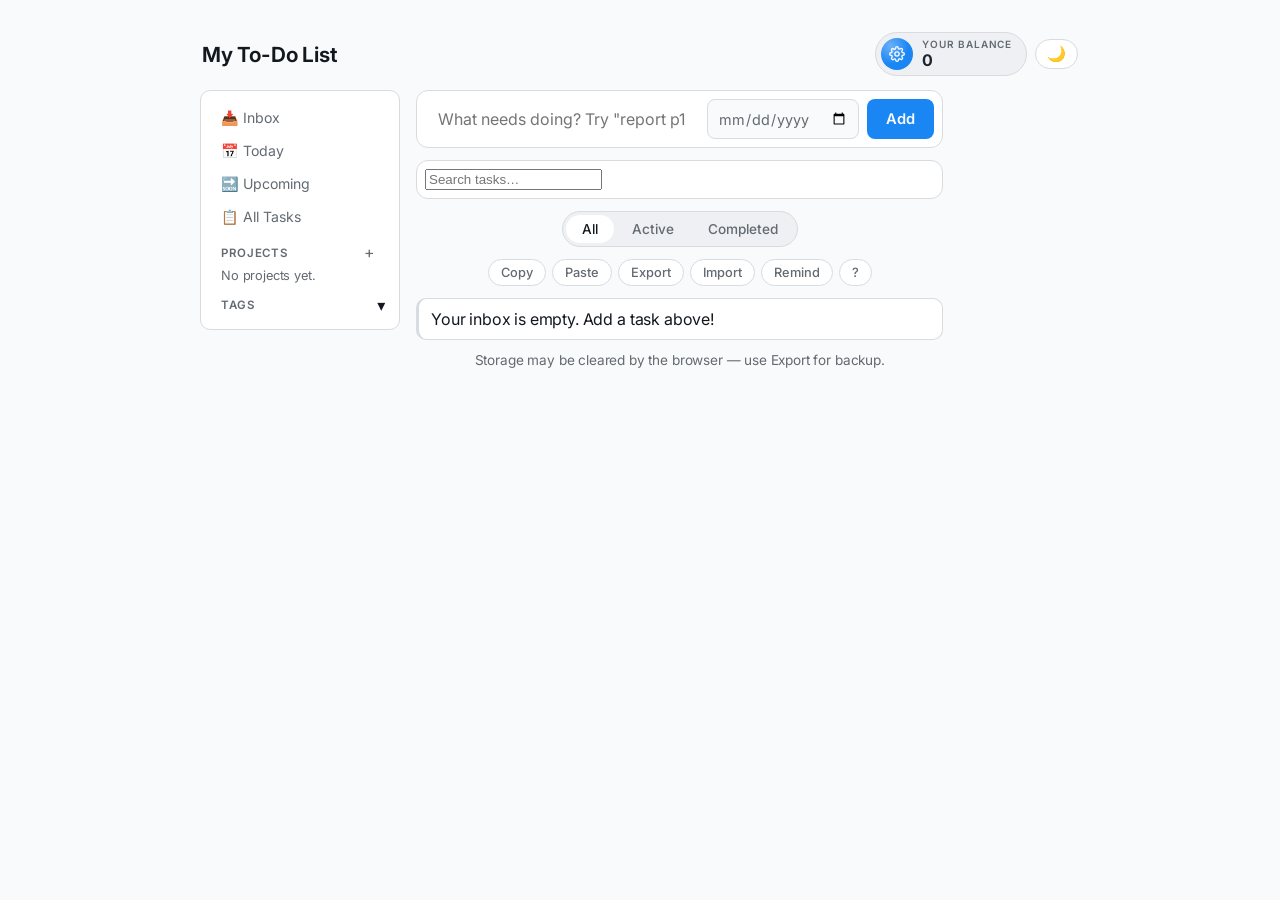
==== commit 1c5e57ad: "feat(phase6): quick-add preview chips; add points shop - parseNatural is pure (fixed clock, injected" ====
--- a/index.html
+++ b/index.html
@@ -16,7 +16,21 @@
   <div class="app">
     <div class="header">
       <h1>My To-Do List</h1>
-      <button id="theme-btn" aria-label="Toggle dark mode">🌙</button>
+      <div class="header-actions">
+        <button id="wallet-btn" class="wallet" aria-haspopup="dialog" aria-controls="shop-modal" title="Points shop">
+          <span class="wallet-icon" aria-hidden="true">
+            <svg viewBox="0 0 24 24" width="16" height="16" fill="none" stroke="currentColor" stroke-width="2" stroke-linecap="round" stroke-linejoin="round">
+              <circle cx="12" cy="12" r="3.2"></circle>
+              <path d="M19.4 15a1.65 1.65 0 0 0 .33 1.82l.06.06a2 2 0 1 1-2.83 2.83l-.06-.06a1.65 1.65 0 0 0-1.82-.33 1.65 1.65 0 0 0-1 1.51V21a2 2 0 1 1-4 0v-.09a1.65 1.65 0 0 0-1-1.51 1.65 1.65 0 0 0-1.82.33l-.06.06a2 2 0 1 1-2.83-2.83l.06-.06a1.65 1.65 0 0 0 .33-1.82 1.65 1.65 0 0 0-1.51-1H3a2 2 0 1 1 0-4h.09a1.65 1.65 0 0 0 1.51-1 1.65 1.65 0 0 0-.33-1.82l-.06-.06a2 2 0 1 1 2.83-2.83l.06.06a1.65 1.65 0 0 0 1.82.33h.01a1.65 1.65 0 0 0 1-1.51V3a2 2 0 1 1 4 0v.09a1.65 1.65 0 0 0 1 1.51h.01a1.65 1.65 0 0 0 1.82-.33l.06-.06a2 2 0 1 1 2.83 2.83l-.06.06a1.65 1.65 0 0 0-.33 1.82v.01a1.65 1.65 0 0 0 1.51 1H21a2 2 0 1 1 0 4h-.09a1.65 1.65 0 0 0-1.51 1z"></path>
+            </svg>
+          </span>
+          <span class="wallet-meta">
+            <span class="wallet-label">Your balance</span>
+            <span class="wallet-points" id="wallet-points">0</span>
+          </span>
+        </button>
+        <button id="theme-btn" aria-label="Toggle dark mode">🌙</button>
+      </div>
     </div>
 
     <div class="layout">
@@ -42,6 +56,7 @@
           <input id="due-input" type="date" aria-label="Due date (optional)">
           <button id="add-btn">Add</button>
         </div>
+        <div class="nlp-preview" id="nlp-preview"></div>
         <div class="input-row search-row">
           <input id="search-input" type="search" placeholder="Search tasks…" autocomplete="off" aria-label="Search tasks">
         </div>
@@ -66,6 +81,7 @@
         <div id="help-popover" popover>
           <strong>Shortcuts</strong>
           <p><kbd>/</kbd> new task · <kbd>j</kbd>/<kbd>k</kbd> move between rows<br><kbd>Alt</kbd>+<kbd>↑</kbd>/<kbd>↓</kbd> reorder · <kbd>Enter</kbd> save · <kbd>Esc</kbd> cancel</p>
+          <p><strong>Quick add:</strong> “Gym every monday at 19:00 #health” — try every day, every weekday, every 2 weeks, next week, in 3 days, 18:00, +Project, p1–p4.</p>
         </div>
         <ul id="task-list"></ul>
         <p class="counter" id="counter" aria-live="polite"></p>
@@ -105,6 +121,7 @@
           <option value="1">P3 · Low</option>
           <option value="2">P2 · Medium</option>
           <option value="3">P1 · High</option>
+          <option value="4">P4 · Lowest</option>
         </select>
       </label>
       <label class="drawer-check">
@@ -122,10 +139,18 @@
         <select id="drawer-project"></select>
       </label>
       <label class="drawer-field">
-        <span>Recurrence</span>
-        <input id="drawer-recur" type="text" disabled placeholder="Phase 5">
-      </label>
-    </div>
+        <span>Repeats</span>
+        <select id="drawer-recur">
+          <option value="">Does not repeat</option>
+          <option value="daily">Every day</option>
+          <option value="weekdays">Every weekday</option>
+          <option value="weekly">Every week</option>
+          <option value="monthly">Every month</option>
+          <option value="yearly">Every year</option>
+        </select>
+      </label>
+    </div>
+    <p class="drawer-note" id="drawer-recur-note" hidden></p>
   </aside>
 
   <div class="modal-scrim" id="project-scrim" hidden></div>
@@ -157,6 +182,20 @@
     </div>
   </div>
 
+  <div class="modal-scrim" id="shop-scrim" hidden></div>
+  <div class="modal shop-modal" id="shop-modal" role="dialog" aria-modal="true" aria-labelledby="shop-title" hidden>
+    <div class="shop-head">
+      <h2 id="shop-title">Points shop</h2>
+      <button id="shop-close" aria-label="Close points shop">✕</button>
+    </div>
+    <p class="shop-balance">Balance: <strong id="shop-balance">0</strong> points</p>
+    <div class="shop-items" id="shop-items"></div>
+    <p class="modal-note">Earn 10 points per completed task. Daily cap: 100. Completing the same task again never double-pays.</p>
+  </div>
+
+  <div class="toast" id="toast" role="status" aria-live="polite" hidden></div>
+
+  <script src="./points.js"></script>
   <script src="./app.js"></script>
 </body>
 </html>
--- a/styles.css
+++ b/styles.css
@@ -398,9 +398,11 @@
     .prio[data-prio="3"] { border-color: #ef4444; }
     .prio[data-prio="2"] { border-color: #f59e0b; }
     .prio[data-prio="1"] { border-color: #3b82f6; }
+    .prio[data-prio="4"] { border-color: var(--muted-foreground); }
     .prio[data-prio="3"]::after { content: ""; display: block; width: 8px; height: 8px; margin: 3.5px; border-radius: 999px; background: #ef4444; }
     .prio[data-prio="2"]::after { content: ""; display: block; width: 8px; height: 8px; margin: 3.5px; border-radius: 999px; background: #f59e0b; }
     .prio[data-prio="1"]::after { content: ""; display: block; width: 8px; height: 8px; margin: 3.5px; border-radius: 999px; background: #3b82f6; }
+    .prio[data-prio="4"]::after { content: ""; display: block; width: 8px; height: 8px; margin: 3.5px; border-radius: 999px; background: var(--muted-foreground); }
 
     /* Group headers (Today / Upcoming / Later) */
     .group-head {
@@ -647,6 +649,78 @@
       cursor: pointer;
     }
 
+    /* --- Quick-add parsed preview (chips) --- */
+    .nlp-preview {
+      display: none;
+      flex-wrap: wrap;
+      align-items: center;
+      gap: 6px;
+      margin: -4px 0 10px;
+      font-size: 0.85rem;
+    }
+
+    .nlp-preview:not(:empty) {
+      display: flex;
+    }
+
+    .nlp-chip {
+      display: inline-flex;
+      align-items: center;
+      gap: 2px;
+      border: 1px solid var(--border);
+      border-radius: 999px;
+      background: var(--secondary);
+      color: var(--secondary-foreground);
+      padding: 2px 4px 2px 10px;
+    }
+
+    .nlp-chip.explicit {
+      border-color: var(--ring);
+    }
+
+    .nlp-chip-edit,
+    .nlp-chip-x,
+    .nlp-chip-input {
+      font: inherit;
+      border: none;
+      background: none;
+      color: inherit;
+      cursor: pointer;
+    }
+
+    .nlp-chip-edit {
+      padding: 0;
+    }
+
+    .nlp-chip-x {
+      padding: 0 6px;
+      border-radius: 999px;
+      color: var(--muted-foreground);
+    }
+
+    .nlp-chip-x:hover {
+      color: var(--destructive);
+    }
+
+    .nlp-chip-input {
+      width: 11ch;
+      cursor: text;
+      border-bottom: 1px solid var(--ring);
+    }
+
+    .nlp-chip-input.bad {
+      border-bottom-color: var(--destructive);
+      color: var(--destructive);
+    }
+
+    .nlp-title {
+      color: var(--muted-foreground);
+    }
+
+    .nlp-error {
+      color: var(--destructive);
+    }
+
     /* --- Task rows --- */
     #task-list {
       list-style: none;
@@ -806,6 +880,78 @@
     .delete-btn:hover {
       color: var(--destructive);
       background: var(--accent);
+    }
+
+    /* --- Phase 3: scannable rows --- */
+    #task-list li.task-row {
+      cursor: default;
+    }
+
+    .task-body {
+      flex: 1;
+      min-width: 0;
+      display: flex;
+      flex-direction: column;
+      gap: 4px;
+    }
+
+    .task-text {
+      overflow: hidden;
+      text-overflow: ellipsis;
+      white-space: nowrap;
+    }
+
+    .task-meta {
+      display: flex;
+      flex-wrap: wrap;
+      gap: 4px;
+      min-width: 0;
+    }
+
+    .task-meta .meta-chip {
+      font-size: 0.72rem;
+      overflow: hidden;
+      text-overflow: ellipsis;
+      white-space: nowrap;
+      max-width: 100%;
+    }
+
+    .task-meta .meta-project::before {
+      content: "";
+      display: inline-block;
+      width: 7px;
+      height: 7px;
+      border-radius: 999px;
+      background: var(--meta-dot, var(--muted-foreground));
+      margin-right: 5px;
+      vertical-align: 1px;
+    }
+
+    /* Actions: hover/focus visible on desktop, always visible on touch */
+    .row-actions {
+      flex: none;
+      display: flex;
+      gap: 2px;
+      margin-left: auto;
+    }
+
+    @media (hover: hover) and (pointer: fine) {
+      .row-actions {
+        opacity: 0;
+      }
+      #task-list li.task-row:hover .row-actions,
+      #task-list li.task-row:focus-within .row-actions {
+        opacity: 1;
+      }
+    }
+
+    /* Group headers stay noninteractive */
+    #task-list li.group-head {
+      cursor: default;
+      background: transparent;
+      border: none;
+      box-shadow: none;
+      padding: 14px 2px 6px;
     }
 
     .empty-message {
@@ -934,6 +1080,12 @@
       padding-top: 20px;
     }
 
+    .drawer-note {
+      margin: 0;
+      font-size: 0.82rem;
+      color: var(--muted-foreground);
+    }
+
     #task-list li {
       cursor: pointer;
     }
@@ -941,3 +1093,113 @@
     @media (prefers-reduced-motion: reduce) {
       .drawer { animation: none; }
     }
+
+    /* --- Points wallet chip (Steam-points-shop style) --- */
+    .header-actions {
+      display: flex;
+      align-items: center;
+      gap: 8px;
+    }
+    .wallet {
+      display: flex;
+      align-items: center;
+      gap: 9px;
+      padding: 5px 14px 5px 5px;
+      border: 1px solid var(--border);
+      border-radius: 999px;
+      background: var(--secondary);
+      color: var(--secondary-foreground);
+      cursor: pointer;
+      font: inherit;
+      transition: border-color 0.15s ease, transform 0.1s ease;
+    }
+    .wallet:hover { border-color: var(--ring); }
+    .wallet:active { transform: scale(0.97); }
+    .wallet-icon {
+      width: 32px;
+      height: 32px;
+      border-radius: 50%;
+      display: grid;
+      place-items: center;
+      color: var(--primary-foreground);
+      background:
+        radial-gradient(circle at 30% 25%, rgba(255,255,255,0.35), transparent 55%),
+        var(--ring);
+    }
+    .wallet-meta { text-align: left; line-height: 1.15; }
+    .wallet-label {
+      display: block;
+      font-size: 10px;
+      font-weight: 600;
+      letter-spacing: 0.08em;
+      text-transform: uppercase;
+      color: var(--muted-foreground);
+    }
+    .wallet-points { display: block; font-size: 16px; font-weight: 700; }
+
+    /* --- Points shop modal --- */
+    .shop-modal { width: min(520px, calc(100vw - 32px)); }
+    .shop-head {
+      display: flex;
+      align-items: center;
+      justify-content: space-between;
+    }
+    .shop-head h2 { margin: 0; }
+    .shop-head button {
+      border: none;
+      background: none;
+      color: var(--muted-foreground);
+      font-size: 16px;
+      cursor: pointer;
+    }
+    .shop-balance { margin: 0; color: var(--muted-foreground); }
+    .shop-balance strong { color: var(--card-foreground); }
+    .shop-items {
+      display: grid;
+      grid-template-columns: repeat(auto-fill, minmax(120px, 1fr));
+      gap: 10px;
+    }
+    .shop-item {
+      display: flex;
+      flex-direction: column;
+      gap: 8px;
+      padding: 10px;
+      border: 1px solid var(--border);
+      border-radius: var(--radius);
+      background: var(--background);
+    }
+    .shop-item.equipped { border-color: var(--ring); }
+    .shop-swatch {
+      height: 38px;
+      border-radius: calc(var(--radius) - 4px);
+      border: 1px solid var(--border);
+    }
+    .shop-name { font-size: 14px; font-weight: 600; }
+    .shop-item button {
+      padding: 6px 10px;
+      border: 1px solid var(--border);
+      border-radius: calc(var(--radius) - 4px);
+      background: var(--secondary);
+      color: var(--secondary-foreground);
+      cursor: pointer;
+      font-size: 13px;
+      font-weight: 600;
+    }
+    .shop-item button:disabled { cursor: default; opacity: 0.7; }
+    .shop-item button:not(:disabled):hover { border-color: var(--ring); }
+
+    /* --- Toast --- */
+    .toast {
+      position: fixed;
+      left: 50%;
+      bottom: 24px;
+      transform: translateX(-50%);
+      z-index: 80;
+      padding: 8px 16px;
+      border-radius: 999px;
+      background: var(--foreground);
+      color: var(--background);
+      font-size: 13px;
+      font-weight: 600;
+      box-shadow: var(--shadow-sm);
+    }
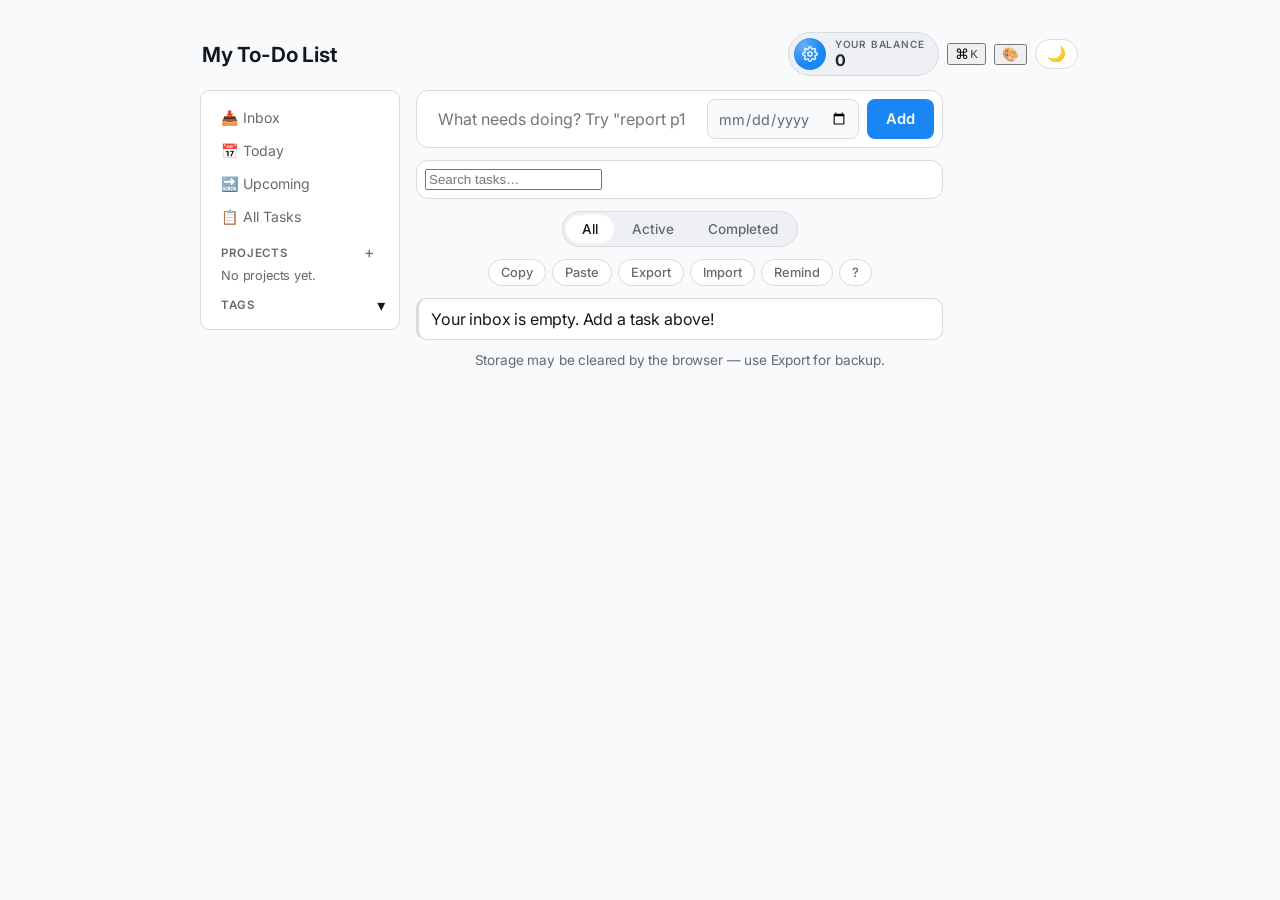
==== commit 6e029f04: "feat(phase7): theme presets, command palette, motion polish - styles.css: six tweakcn token sets as " ====
--- a/index.html
+++ b/index.html
@@ -29,7 +29,27 @@
             <span class="wallet-points" id="wallet-points">0</span>
           </span>
         </button>
+        <button id="palette-btn" class="palette-btn" aria-haspopup="dialog" aria-controls="cmdk" title="Command palette (Ctrl+K)">
+          <span aria-hidden="true">⌘</span><span class="palette-hint">K</span>
+        </button>
+        <button id="preset-btn" aria-haspopup="dialog" aria-controls="theme-menu" title="Theme presets" aria-label="Theme presets">🎨</button>
         <button id="theme-btn" aria-label="Toggle dark mode">🌙</button>
+      </div>
+    </div>
+
+    <div class="theme-menu" id="theme-menu" popover>
+      <strong>Themes</strong>
+      <div class="theme-grid" id="theme-grid"></div>
+      <p class="theme-note">tweakcn presets · light + dark follow the ☀️/🌙 toggle</p>
+    </div>
+
+    <div class="cmdk" id="cmdk" role="dialog" aria-modal="true" aria-labelledby="cmdk-input-label" hidden>
+      <div class="cmdk-scrim" data-cmdk-close></div>
+      <div class="cmdk-panel">
+        <label id="cmdk-input-label" class="cmdk-label">Command palette</label>
+        <input id="cmdk-input" type="text" placeholder="Search views, actions, or type a new task…" autocomplete="off" spellcheck="false">
+        <ul id="cmdk-list" role="listbox" aria-label="Commands"></ul>
+        <p class="cmdk-foot"><kbd>↑</kbd><kbd>↓</kbd> move · <kbd>Enter</kbd> run · <kbd>Esc</kbd> close</p>
       </div>
     </div>
 
@@ -80,7 +100,7 @@
         <input type="file" id="import-file" accept=".json,application/json" hidden>
         <div id="help-popover" popover>
           <strong>Shortcuts</strong>
-          <p><kbd>/</kbd> new task · <kbd>j</kbd>/<kbd>k</kbd> move between rows<br><kbd>Alt</kbd>+<kbd>↑</kbd>/<kbd>↓</kbd> reorder · <kbd>Enter</kbd> save · <kbd>Esc</kbd> cancel</p>
+          <p><kbd>/</kbd> new task · <kbd>Ctrl</kbd>+<kbd>K</kbd> command palette · <kbd>j</kbd>/<kbd>k</kbd> move between rows<br><kbd>Alt</kbd>+<kbd>↑</kbd>/<kbd>↓</kbd> reorder · <kbd>Enter</kbd> save · <kbd>Esc</kbd> cancel</p>
           <p><strong>Quick add:</strong> “Gym every monday at 19:00 #health” — try every day, every weekday, every 2 weeks, next week, in 3 days, 18:00, +Project, p1–p4.</p>
         </div>
         <ul id="task-list"></ul>
--- a/styles.css
+++ b/styles.css
@@ -61,6 +61,213 @@
     body.dark .due-soon .due-badge { background: #1e3a8a; color: #bfdbfe; }
     body.dark .due-later .due-badge { background: #14532d; color: #bbf7d0; }
 
+    /* --- tweakcn presets (tokens copied from tweakcn registry themes) --- */
+    /* body[data-preset] overrides; dark variants follow body.dark. */
+    body[data-preset="claude"] {
+      --background: oklch(0.9818 0.0054 95.0986);
+      --foreground: oklch(0.3438 0.0269 95.7226);
+      --card: oklch(1.0000 0 0);
+      --card-foreground: oklch(0.1908 0.0020 106.5859);
+      --primary: oklch(0.6171 0.1375 39.0427);
+      --primary-foreground: oklch(1.0000 0 0);
+      --secondary: oklch(0.9245 0.0138 92.9892);
+      --secondary-foreground: oklch(0.4334 0.0177 98.6048);
+      --muted: oklch(0.9341 0.0153 90.2390);
+      --muted-foreground: oklch(0.6059 0.0075 97.4233);
+      --accent: oklch(0.9245 0.0138 92.9892);
+      --accent-foreground: oklch(0.2671 0.0196 98.9390);
+      --destructive: oklch(0.1908 0.0020 106.5859);
+      --border: oklch(0.8847 0.0069 97.3627);
+      --input: oklch(0.7621 0.0156 98.3528);
+      --ring: oklch(0.6171 0.1375 39.0427);
+      --chart-1: oklch(0.6171 0.1375 39.0427);
+      --radius: 0.5rem;
+    }
+
+    body.dark[data-preset="claude"] {
+      --background: oklch(0.2679 0.0036 106.6427);
+      --foreground: oklch(0.8074 0.0142 93.0137);
+      --card: oklch(0.2679 0.0036 106.6427);
+      --card-foreground: oklch(0.9818 0.0054 95.0986);
+      --primary: oklch(0.6724 0.1308 38.7559);
+      --primary-foreground: oklch(1.0000 0 0);
+      --secondary: oklch(0.9818 0.0054 95.0986);
+      --secondary-foreground: oklch(0.3085 0.0035 106.6039);
+      --muted: oklch(0.2213 0.0038 106.7070);
+      --muted-foreground: oklch(0.7713 0.0169 99.0657);
+      --accent: oklch(0.2130 0.0078 95.4245);
+      --accent-foreground: oklch(0.9663 0.0080 98.8792);
+      --destructive: oklch(0.6368 0.2078 25.3313);
+      --border: oklch(0.3618 0.0101 106.8928);
+      --input: oklch(0.4336 0.0113 100.2195);
+      --ring: oklch(0.6724 0.1308 38.7559);
+      --chart-1: oklch(0.6724 0.1308 38.7559);
+    }
+
+    body[data-preset="minimal"] {
+      --background: oklch(1.0000 0 0);
+      --foreground: oklch(0.3211 0 0);
+      --card: oklch(1.0000 0 0);
+      --card-foreground: oklch(0.3211 0 0);
+      --primary: oklch(0.6231 0.1880 259.8145);
+      --primary-foreground: oklch(1.0000 0 0);
+      --secondary: oklch(0.9670 0.0029 264.5419);
+      --secondary-foreground: oklch(0.4461 0.0263 256.8018);
+      --muted: oklch(0.9846 0.0017 247.8389);
+      --muted-foreground: oklch(0.5510 0.0234 264.3637);
+      --accent: oklch(0.9514 0.0250 236.8242);
+      --accent-foreground: oklch(0.3791 0.1378 265.5222);
+      --destructive: oklch(0.6368 0.2078 25.3313);
+      --border: oklch(0.9276 0.0058 264.5313);
+      --input: oklch(0.9276 0.0058 264.5313);
+      --ring: oklch(0.6231 0.1880 259.8145);
+      --chart-1: oklch(0.6231 0.1880 259.8145);
+      --radius: 0.375rem;
+    }
+
+    body.dark[data-preset="minimal"] {
+      --background: oklch(0.2046 0 0);
+      --foreground: oklch(0.9219 0 0);
+      --card: oklch(0.2686 0 0);
+      --card-foreground: oklch(0.9219 0 0);
+      --primary: oklch(0.6231 0.1880 259.8145);
+      --primary-foreground: oklch(1.0000 0 0);
+      --secondary: oklch(0.2686 0 0);
+      --secondary-foreground: oklch(0.9219 0 0);
+      --muted: oklch(0.2393 0 0);
+      --muted-foreground: oklch(0.7155 0 0);
+      --accent: oklch(0.3791 0.1378 265.5222);
+      --accent-foreground: oklch(0.8823 0.0571 254.1284);
+      --destructive: oklch(0.6368 0.2078 25.3313);
+      --border: oklch(0.3715 0 0);
+      --input: oklch(0.3715 0 0);
+      --ring: oklch(0.6231 0.1880 259.8145);
+      --chart-1: oklch(0.6231 0.1880 259.8145);
+    }
+
+    body[data-preset="catppuccin"] {
+      --background: oklch(0.9578 0.0058 264.5321);
+      --foreground: oklch(0.4355 0.0430 279.3250);
+      --card: oklch(1.0000 0 0);
+      --card-foreground: oklch(0.4355 0.0430 279.3250);
+      --primary: oklch(0.5547 0.2503 297.0156);
+      --primary-foreground: oklch(1.0000 0 0);
+      --secondary: oklch(0.8575 0.0145 268.4756);
+      --secondary-foreground: oklch(0.4355 0.0430 279.3250);
+      --muted: oklch(0.9060 0.0117 264.5071);
+      --muted-foreground: oklch(0.5471 0.0343 279.0837);
+      --accent: oklch(0.6820 0.1448 235.3822);
+      --accent-foreground: oklch(1.0000 0 0);
+      --destructive: oklch(0.5505 0.2155 19.8095);
+      --border: oklch(0.8083 0.0174 271.1982);
+      --input: oklch(0.8575 0.0145 268.4756);
+      --ring: oklch(0.5547 0.2503 297.0156);
+      --chart-1: oklch(0.5547 0.2503 297.0156);
+      --radius: 0.35rem;
+    }
+
+    body.dark[data-preset="catppuccin"] {
+      --background: oklch(0.2155 0.0254 284.0647);
+      --foreground: oklch(0.8787 0.0426 272.2767);
+      --card: oklch(0.2429 0.0304 283.9110);
+      --card-foreground: oklch(0.8787 0.0426 272.2767);
+      --primary: oklch(0.7871 0.1187 304.7693);
+      --primary-foreground: oklch(0.2429 0.0304 283.9110);
+      --secondary: oklch(0.4765 0.0340 278.6430);
+      --secondary-foreground: oklch(0.8787 0.0426 272.2767);
+      --muted: oklch(0.2973 0.0294 276.2144);
+      --muted-foreground: oklch(0.7510 0.0396 273.9320);
+      --accent: oklch(0.8467 0.0833 210.2545);
+      --accent-foreground: oklch(0.2429 0.0304 283.9110);
+      --destructive: oklch(0.7556 0.1297 2.7642);
+      --border: oklch(0.3240 0.0319 281.9784);
+      --input: oklch(0.3240 0.0319 281.9784);
+      --ring: oklch(0.7871 0.1187 304.7693);
+      --chart-1: oklch(0.7871 0.1187 304.7693);
+    }
+
+    body[data-preset="cyberpunk"] {
+      --background: oklch(0.9816 0.0017 247.8390);
+      --foreground: oklch(0.1649 0.0352 281.8285);
+      --card: oklch(1.0000 0 0);
+      --card-foreground: oklch(0.1649 0.0352 281.8285);
+      --primary: oklch(0.6726 0.2904 341.4084);
+      --primary-foreground: oklch(1.0000 0 0);
+      --secondary: oklch(0.9595 0.0200 286.0164);
+      --secondary-foreground: oklch(0.1649 0.0352 281.8285);
+      --muted: oklch(0.9595 0.0200 286.0164);
+      --muted-foreground: oklch(0.1649 0.0352 281.8285);
+      --accent: oklch(0.8903 0.1739 171.2690);
+      --accent-foreground: oklch(0.1649 0.0352 281.8285);
+      --destructive: oklch(0.6535 0.2348 34.0370);
+      --border: oklch(0.9205 0.0086 225.0878);
+      --input: oklch(0.9205 0.0086 225.0878);
+      --ring: oklch(0.6726 0.2904 341.4084);
+      --chart-1: oklch(0.6726 0.2904 341.4084);
+      --radius: 0.5rem;
+    }
+
+    body.dark[data-preset="cyberpunk"] {
+      --background: oklch(0.1649 0.0352 281.8285);
+      --foreground: oklch(0.9513 0.0074 260.7315);
+      --card: oklch(0.2542 0.0611 281.1423);
+      --card-foreground: oklch(0.9513 0.0074 260.7315);
+      --primary: oklch(0.6726 0.2904 341.4084);
+      --primary-foreground: oklch(1.0000 0 0);
+      --secondary: oklch(0.2542 0.0611 281.1423);
+      --secondary-foreground: oklch(0.9513 0.0074 260.7315);
+      --muted: oklch(0.2123 0.0522 280.9917);
+      --muted-foreground: oklch(0.6245 0.0500 278.1046);
+      --accent: oklch(0.8903 0.1739 171.2690);
+      --accent-foreground: oklch(0.1649 0.0352 281.8285);
+      --destructive: oklch(0.6535 0.2348 34.0370);
+      --border: oklch(0.3279 0.0832 280.7890);
+      --input: oklch(0.3279 0.0832 280.7890);
+      --ring: oklch(0.6726 0.2904 341.4084);
+      --chart-1: oklch(0.6726 0.2904 341.4084);
+    }
+
+    body[data-preset="mono"] {
+      --background: oklch(1.0000 0 0);
+      --foreground: oklch(0.1448 0 0);
+      --card: oklch(1.0000 0 0);
+      --card-foreground: oklch(0.1448 0 0);
+      --primary: oklch(0.5555 0 0);
+      --primary-foreground: oklch(0.9851 0 0);
+      --secondary: oklch(0.9702 0 0);
+      --secondary-foreground: oklch(0.2046 0 0);
+      --muted: oklch(0.9702 0 0);
+      --muted-foreground: oklch(0.5486 0 0);
+      --accent: oklch(0.9702 0 0);
+      --accent-foreground: oklch(0.2046 0 0);
+      --destructive: oklch(0.5830 0.2387 28.4765);
+      --border: oklch(0.9219 0 0);
+      --input: oklch(0.9219 0 0);
+      --ring: oklch(0.7090 0 0);
+      --chart-1: oklch(0.5555 0 0);
+      --radius: 0rem;
+    }
+
+    body.dark[data-preset="mono"] {
+      --background: oklch(0.1448 0 0);
+      --foreground: oklch(0.9851 0 0);
+      --card: oklch(0.2134 0 0);
+      --card-foreground: oklch(0.9851 0 0);
+      --primary: oklch(0.5555 0 0);
+      --primary-foreground: oklch(0.9851 0 0);
+      --secondary: oklch(0.2686 0 0);
+      --secondary-foreground: oklch(0.9851 0 0);
+      --muted: oklch(0.2686 0 0);
+      --muted-foreground: oklch(0.7090 0 0);
+      --accent: oklch(0.3715 0 0);
+      --accent-foreground: oklch(0.9851 0 0);
+      --destructive: oklch(0.7022 0.1892 22.2279);
+      --border: oklch(0.3407 0 0);
+      --input: oklch(0.4386 0 0);
+      --ring: oklch(0.5555 0 0);
+      --chart-1: oklch(0.5555 0 0);
+    }
+
     /* --- Base --- */
     * {
       box-sizing: border-box;
@@ -495,6 +702,166 @@
       border: 1px solid var(--border);
       border-radius: 4px;
     }
+
+    /* Theme preset menu (native top-layer) */
+    .theme-menu {
+      width: min(320px, calc(100vw - 32px));
+      padding: 14px;
+      font: inherit;
+      font-size: 0.9rem;
+      color: var(--foreground);
+      background: var(--card);
+      border: 1px solid var(--border);
+      border-radius: var(--radius);
+      box-shadow: var(--shadow-sm);
+    }
+
+    .theme-menu::backdrop { background: rgba(0, 0, 0, 0.25); }
+
+    .theme-grid {
+      display: grid;
+      grid-template-columns: repeat(2, minmax(0, 1fr));
+      gap: 8px;
+      margin-top: 10px;
+    }
+
+    .theme-swatch {
+      display: flex;
+      align-items: center;
+      gap: 8px;
+      padding: 8px 10px;
+      font: inherit;
+      font-size: 0.85rem;
+      text-align: left;
+      color: var(--secondary-foreground);
+      background: var(--secondary);
+      border: 1px solid transparent;
+      border-radius: calc(var(--radius) * 0.8);
+      cursor: pointer;
+    }
+
+    .theme-swatch[aria-pressed="true"] { border-color: var(--ring); }
+    .theme-swatch i {
+      width: 14px;
+      height: 14px;
+      border-radius: 50%;
+      flex: none;
+      border: 1px solid var(--border);
+    }
+
+    .theme-note { margin: 10px 0 0; font-size: 0.75rem; color: var(--muted-foreground); }
+
+    /* Command palette */
+    .cmdk {
+      position: fixed;
+      inset: 0;
+      z-index: 90;
+      display: flex;
+      align-items: flex-start;
+      justify-content: center;
+      padding: 12vh 16px 16px;
+    }
+
+    .cmdk[hidden] { display: none; }
+
+    .cmdk-scrim {
+      position: absolute;
+      inset: 0;
+      background: rgba(0, 0, 0, 0.45);
+    }
+
+    .cmdk-panel {
+      position: relative;
+      width: min(560px, 100%);
+      overflow: hidden;
+      background: var(--card);
+      color: var(--card-foreground);
+      border: 1px solid var(--border);
+      border-radius: var(--radius);
+      box-shadow: var(--shadow-sm);
+      animation: cmdk-in 140ms ease-out;
+    }
+
+    .cmdk-label {
+      position: absolute;
+      width: 1px;
+      height: 1px;
+      overflow: hidden;
+      clip-path: inset(50%);
+    }
+
+    #cmdk-input {
+      width: 100%;
+      padding: 14px 16px;
+      font: inherit;
+      font-size: 1rem;
+      color: var(--foreground);
+      background: transparent;
+      border: none;
+      border-bottom: 1px solid var(--border);
+      border-radius: 0;
+    }
+
+    #cmdk-input:focus-visible { outline: none; }
+
+    #cmdk-list {
+      list-style: none;
+      margin: 0;
+      padding: 6px;
+      max-height: min(52vh, 380px);
+      overflow-y: auto;
+    }
+
+    #cmdk-list li {
+      display: flex;
+      align-items: center;
+      gap: 10px;
+      padding: 9px 10px;
+      border-radius: calc(var(--radius) * 0.8);
+      cursor: pointer;
+      font-size: 0.9rem;
+    }
+
+    #cmdk-list li[aria-selected="true"] { background: var(--secondary); color: var(--secondary-foreground); }
+    #cmdk-list li .cmdk-kind {
+      margin-left: auto;
+      font-size: 0.72rem;
+      color: var(--muted-foreground);
+      text-transform: uppercase;
+      letter-spacing: 0.04em;
+    }
+
+    .cmdk-empty { color: var(--muted-foreground); }
+
+    .cmdk-foot {
+      margin: 0;
+      padding: 8px 12px;
+      font-size: 0.75rem;
+      color: var(--muted-foreground);
+      border-top: 1px solid var(--border);
+    }
+
+    .cmdk-foot kbd {
+      padding: 0 5px;
+      font-family: ui-monospace, monospace;
+      background: var(--muted);
+      border: 1px solid var(--border);
+      border-radius: 3px;
+    }
+
+    @keyframes cmdk-in {
+      from { opacity: 0; transform: translateY(-6px) scale(0.99); }
+      to { opacity: 1; transform: none; }
+    }
+
+    .palette-btn {
+      display: inline-flex;
+      align-items: center;
+      gap: 1px;
+      font-size: 0.9rem;
+    }
+
+    .palette-hint { font-size: 0.72rem; opacity: 0.75; }
 
     /* Print: list only, black on white */
     @media print {
@@ -672,6 +1039,16 @@
       background: var(--secondary);
       color: var(--secondary-foreground);
       padding: 2px 4px 2px 10px;
+      animation: chip-in 140ms ease-out;
+    }
+
+    @keyframes chip-in {
+      from { opacity: 0; transform: scale(0.94); }
+      to { opacity: 1; transform: none; }
+    }
+
+    @media (prefers-reduced-motion: reduce) {
+      .nlp-chip, .cmdk-panel { animation: none; }
     }
 
     .nlp-chip.explicit {
